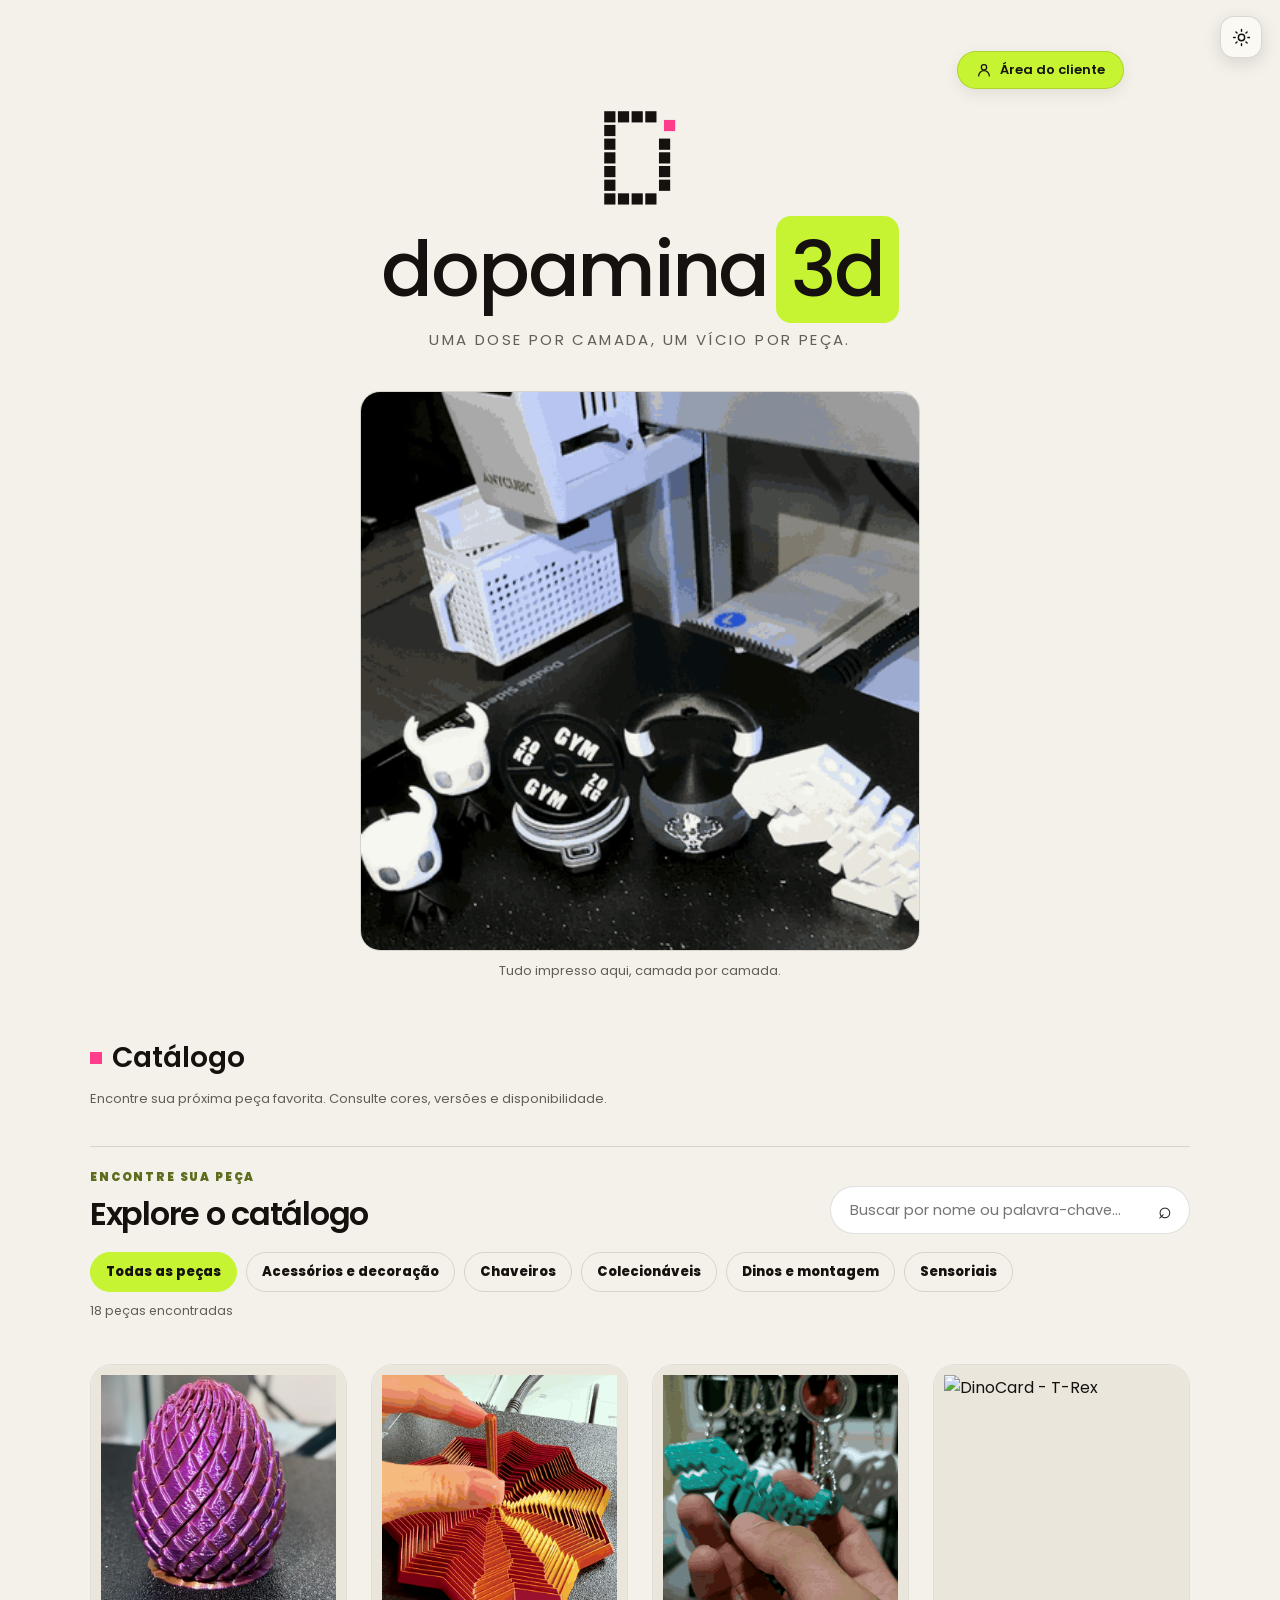
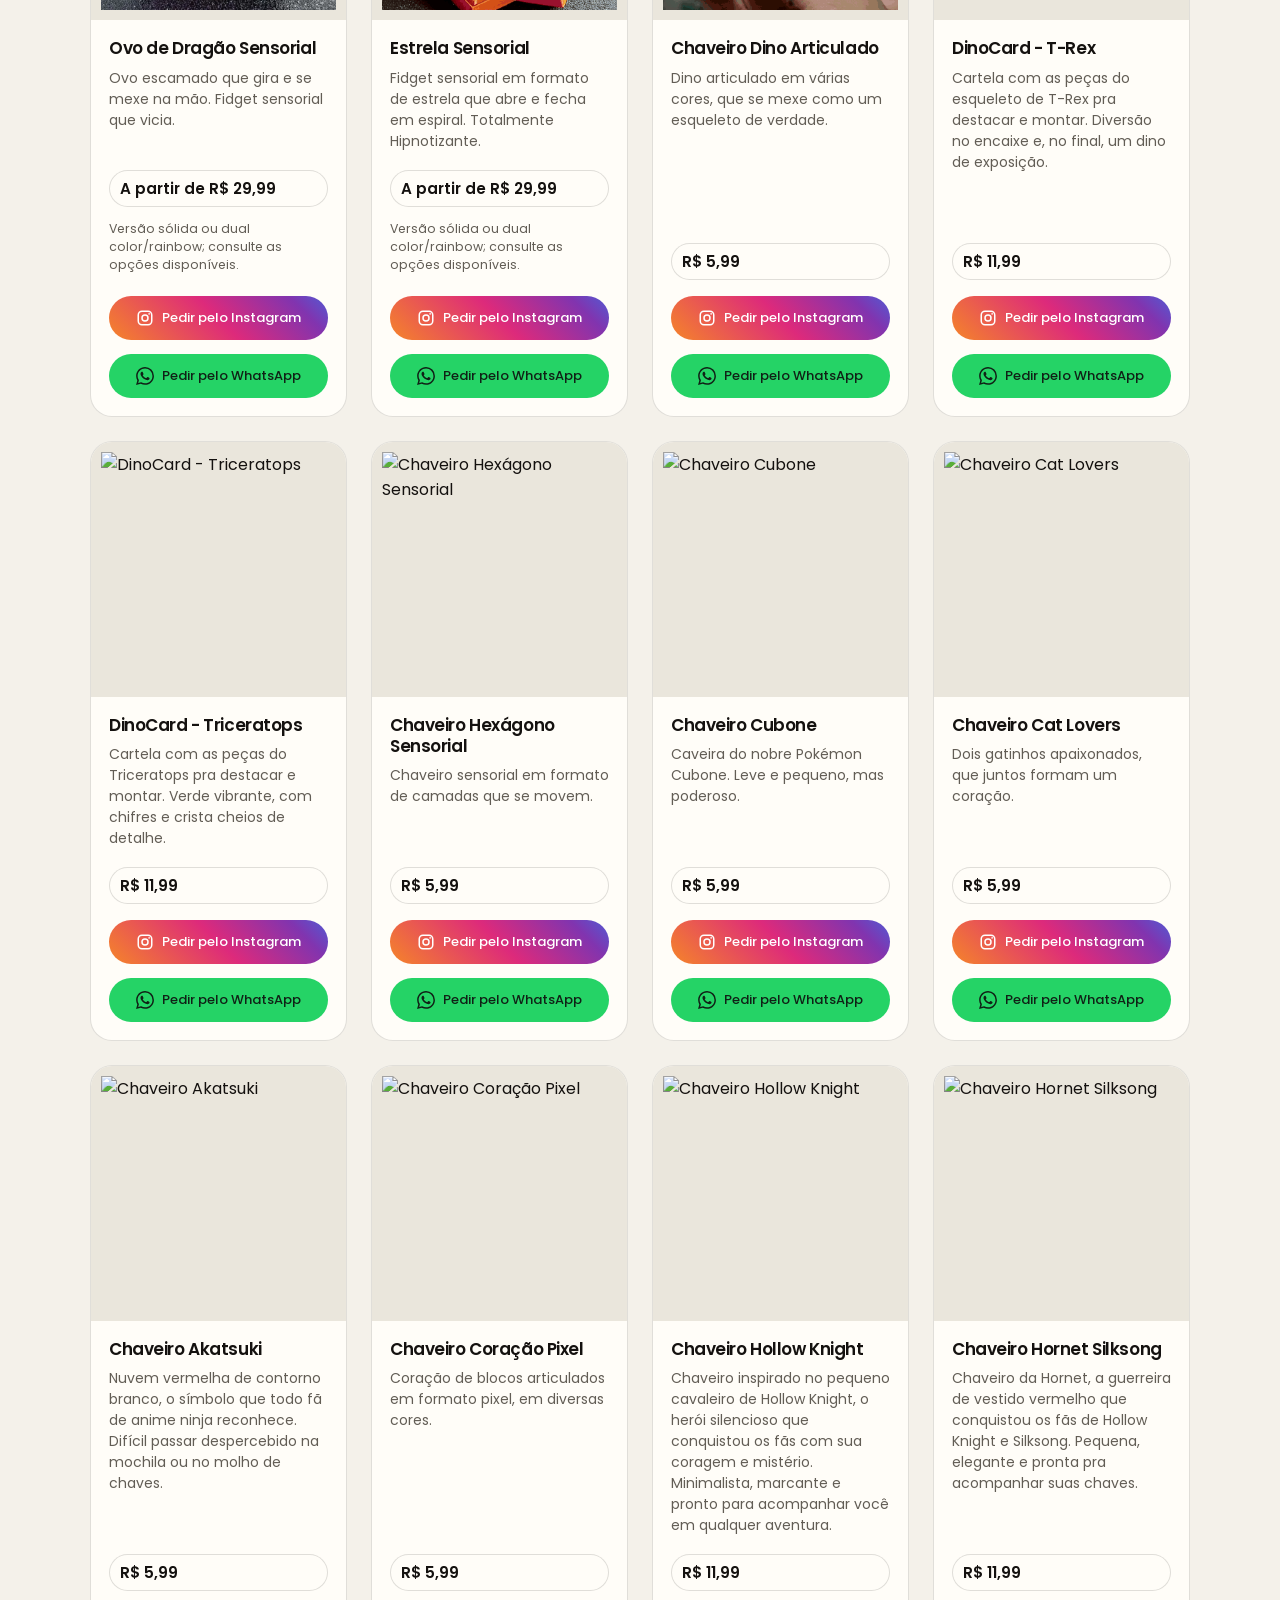
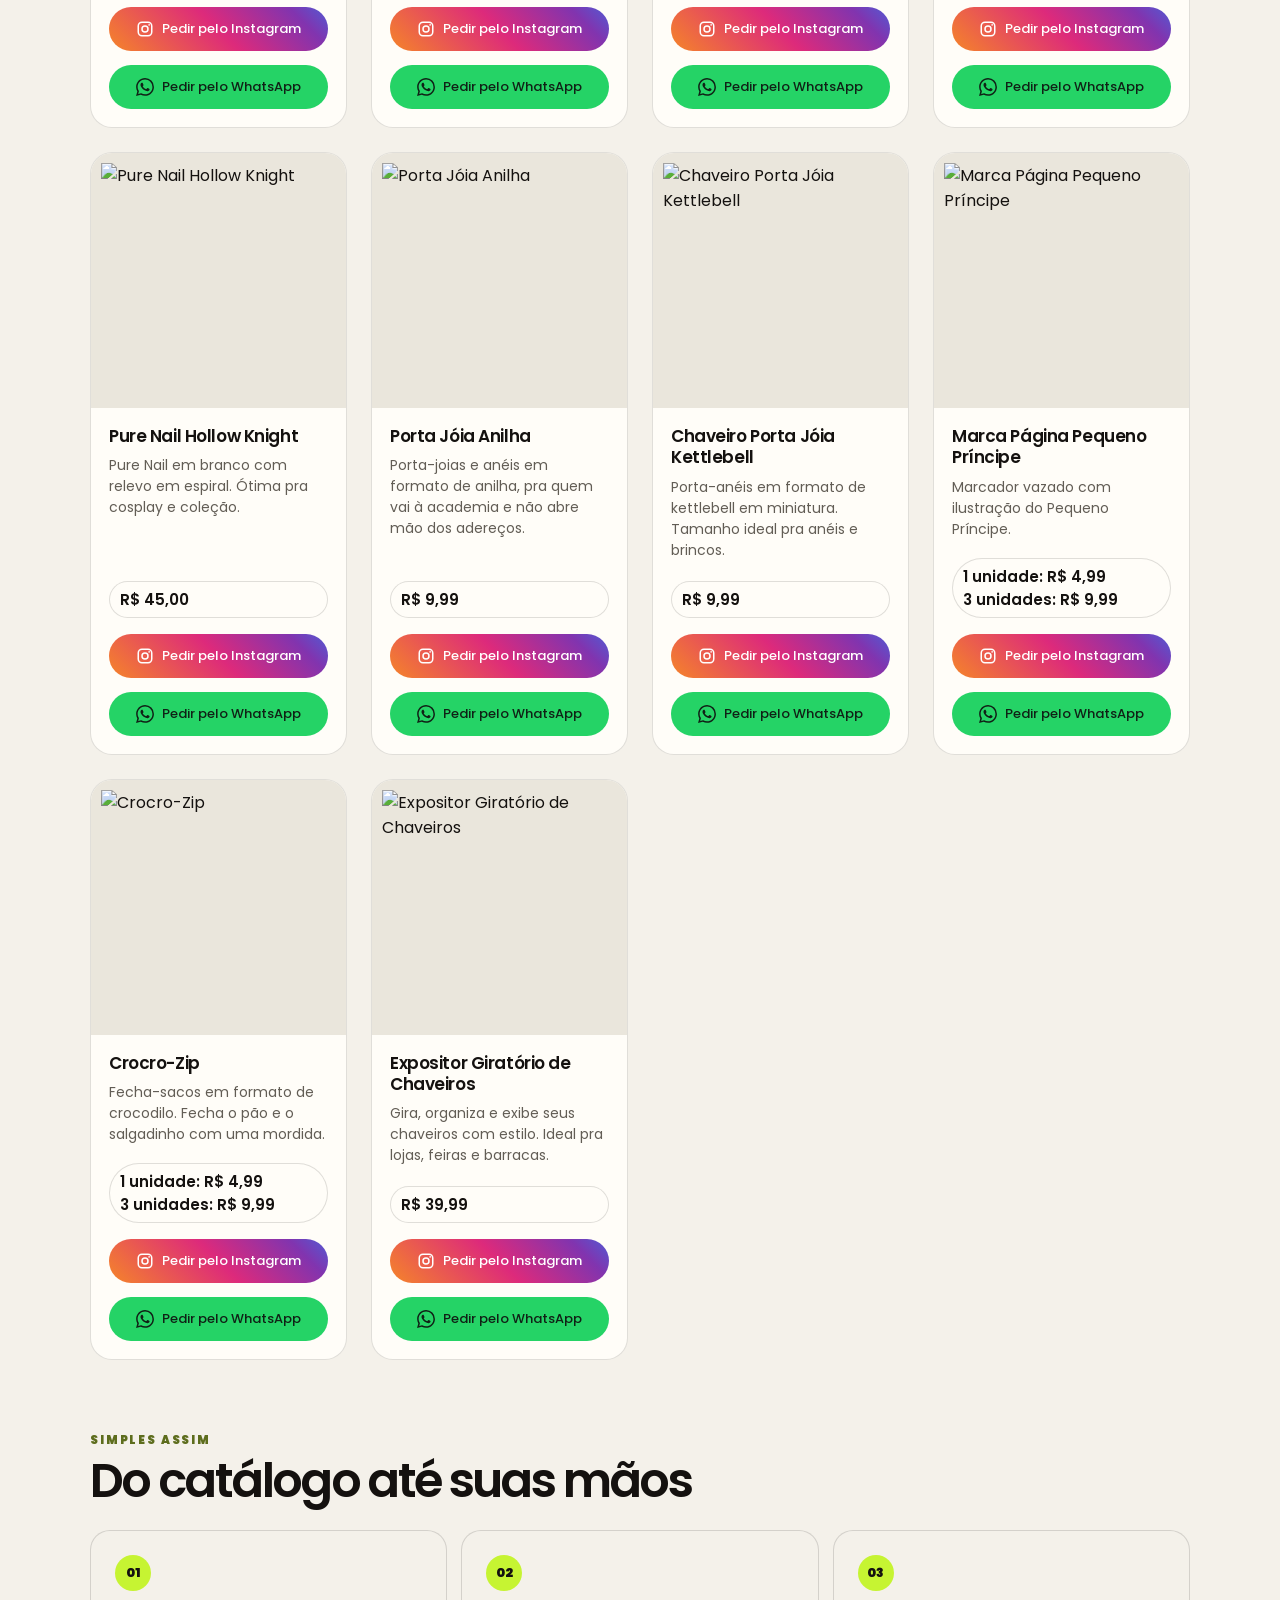
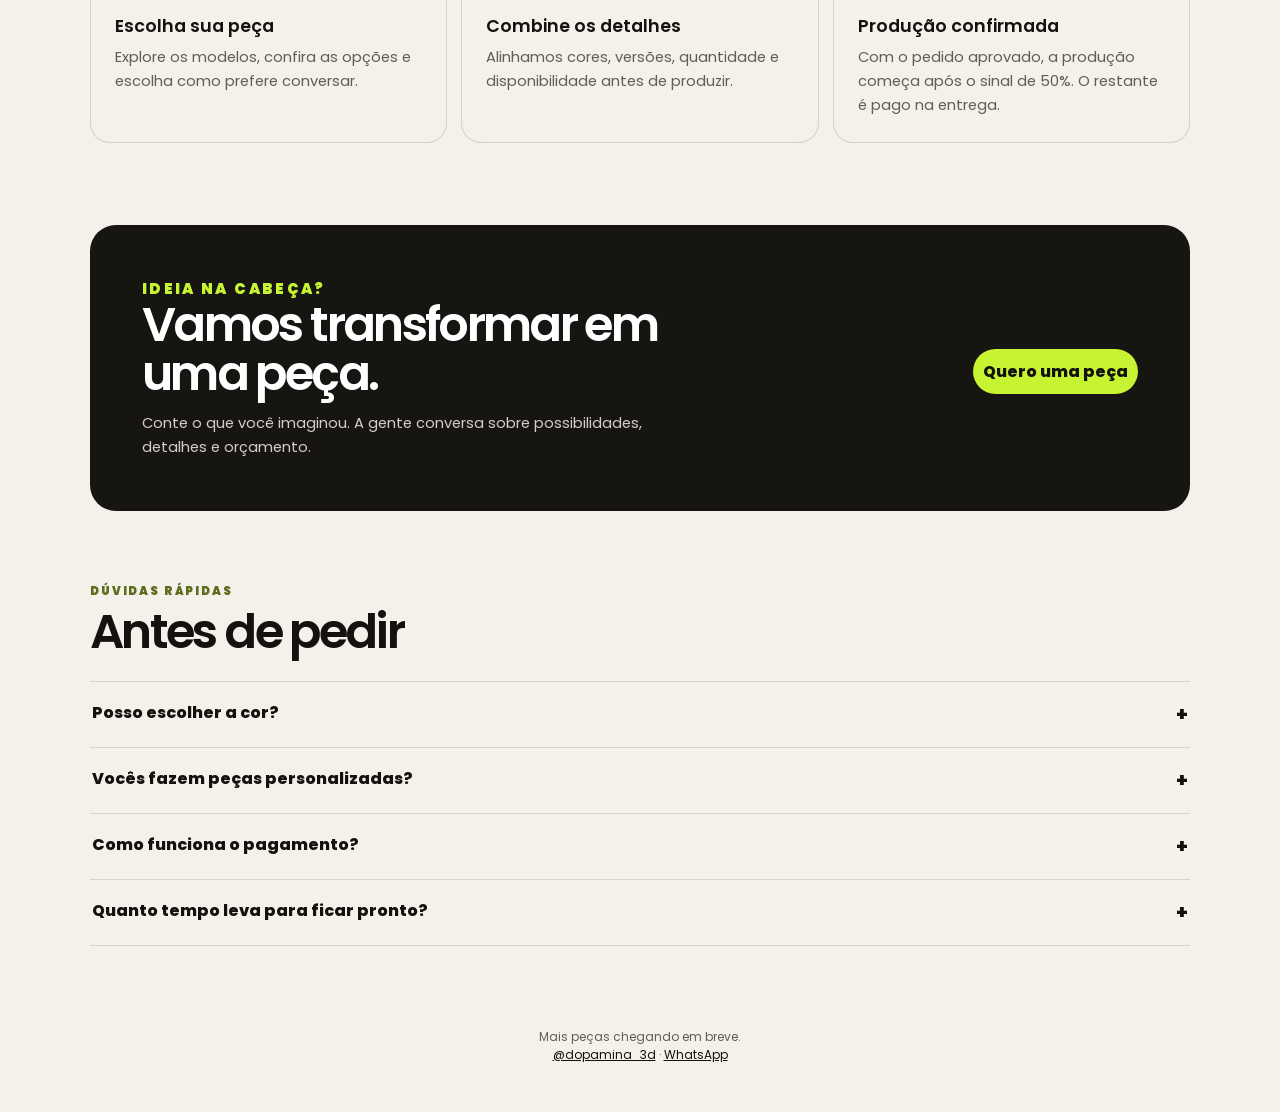
==== index.html @ 5f79c187 "Add files via upload" ====
<!DOCTYPE html>

<html lang="pt-BR"><head><meta charset="utf-8"/><meta content="width=device-width, initial-scale=1, viewport-fit=cover" name="viewport"/><title>Dopamina 3D | Peças criativas em impressão 3D</title><meta content="Conheça o catálogo da Dopamina 3D: peças criativas, articuladas e personalizadas em impressão 3D. Faça seu pedido pelo WhatsApp." name="description"/><meta content="#14110f" name="theme-color"/><meta content="Dopamina 3D | Impressão 3D" property="og:title"/><meta content="Peças criativas, personalizadas e feitas em impressão 3D." property="og:description"/><meta content="website" property="og:type"/><meta content="index,follow" name="robots"/>
<link href="https://fonts.googleapis.com" rel="preconnect"/><link href="https://fonts.googleapis.com/css2?family=Poppins:wght@400;500;600&amp;display=swap" rel="stylesheet"/>
<style>
:root{--bg:#F4F1EA;--fg:#14110F;--mut:#5F5A52;--card:#FBF9F4;--line:rgba(20,17,15,.12);--lime:#C6F432;--pink:#FF3D8B;--min:150px;box-sizing:border-box;padding-top:env(safe-area-inset-top,0px);padding-bottom:env(safe-area-inset-bottom,0px)}
@media(prefers-color-scheme:dark){:root:not([data-theme="light"]){--bg:#14110F;--fg:#F4F1EA;--mut:#A8A39A;--card:#1E1A17;--line:rgba(244,241,234,.14)}}
:root[data-theme="dark"]{--bg:#14110F;--fg:#F4F1EA;--mut:#A8A39A;--card:#1E1A17;--line:rgba(244,241,234,.14)}
html{scroll-padding-top:env(safe-area-inset-top,0px)}
*{box-sizing:border-box}
body{margin:0;background:var(--bg);color:var(--fg);font-family:Poppins,'Helvetica Neue',Arial,sans-serif;-webkit-font-smoothing:antialiased}
.w{max-width:1180px;margin:0 auto;padding:clamp(22px,4vw,56px) clamp(16px,4vw,40px) 48px}
.top{position:relative;display:flex;flex-direction:column;align-items:center;gap:clamp(22px,4vw,40px);text-align:center;padding-top:54px}
.client-area{position:absolute;top:0;right:0;display:inline-flex;align-items:center;justify-content:center;gap:8px;padding:10px 18px;border:1px solid rgba(20,17,15,.14);border-radius:999px;background:var(--lime);color:#14110F;text-decoration:none;font-size:13px;font-weight:600;line-height:1.2;white-space:nowrap;box-shadow:0 5px 16px rgba(0,0,0,.08);transition:transform .18s,filter .18s}
.client-area:hover{transform:translateY(-2px);filter:brightness(.96)}
.client-area svg{width:16px;height:16px;flex:none}
@media(max-width:520px){.top{padding-top:48px}.client-area{padding:9px 13px;font-size:12px;gap:6px}.client-area svg{width:15px;height:15px}}
.d{width:clamp(52px,9vw,84px);height:auto;color:var(--fg)}
h1{font-size:clamp(40px,11.5vw,76px);font-weight:500;letter-spacing:-.03em;margin:14px 0 0;line-height:1;white-space:nowrap}
h1 span{background:var(--lime);color:#14110F;border-radius:.2em;padding:0 .2em;margin-left:.1em}
.tag{color:var(--mut);font-size:clamp(8.5px,2.5vw,15px);letter-spacing:.16em;text-transform:uppercase;margin:clamp(12px,2vw,20px) 0 0;white-space:nowrap}
.hero{display:block;width:min(560px,100%);aspect-ratio:1;object-fit:cover;border-radius:20px;border:1px solid var(--line)}
.cap{color:var(--mut);font-size:13px;margin:10px 0 0}
.sec{display:flex;align-items:center;gap:10px;margin:clamp(30px,5vw,56px) 0 16px}
h2{font-size:clamp(20px,3vw,28px);font-weight:600;margin:0}
.hint{color:var(--mut);font-size:13px;line-height:1.5;margin:-6px 0 16px}
.pk{width:12px;height:12px;background:var(--pink)}
.grid{display:grid;grid-template-columns:repeat(auto-fill,minmax(var(--min),1fr));gap:clamp(12px,2vw,24px)}
.card{background:var(--card);border:1px solid var(--line);border-radius:18px;overflow:hidden;display:flex;flex-direction:column;transition:transform .2s,box-shadow .2s}
.card img{width:100%;aspect-ratio:1;object-fit:cover;display:block}
.b{padding:12px 12px 14px;display:flex;flex-direction:column;gap:6px;flex:1}
h3{font-size:clamp(14px,1.6vw,17px);font-weight:600;margin:0;line-height:1.25}
.b p{font-size:clamp(12px,1.3vw,14px);line-height:1.5;color:var(--mut);margin:0;flex:1}
.btn{display:block;text-align:center;background:var(--lime);color:#14110F;font-weight:500;font-size:13px;text-decoration:none;padding:10px;border-radius:999px;margin-top:6px}.btn-wa{background:#25D366;color:#102116}
.cta{text-align:center;margin:40px 0 0}
.cta .btn{display:inline-block;padding:14px 30px;font-size:15px}
footer{text-align:center;color:var(--mut);font-size:12px;margin-top:36px}
footer a{color:var(--fg)}
#toast{position:fixed;left:50%;bottom:calc(24px + env(safe-area-inset-bottom,0px));transform:translate(-50%,20px);max-width:min(92vw,420px);background:var(--fg);color:var(--bg);padding:12px 18px;border-radius:14px;font-size:14px;line-height:1.4;text-align:center;white-space:pre-line;opacity:0;pointer-events:none;transition:opacity .2s,transform .2s;z-index:9}#toast.on{opacity:1;transform:translate(-50%,0)}
@media(min-width:700px){:root{--min:200px}}
@media(min-width:1024px){
:root{--min:250px}
.b{padding:16px 16px 18px;gap:8px}
}
@media(hover:hover){.card:hover{transform:translateY(-4px);box-shadow:0 14px 30px rgba(0,0,0,.14)}.btn:hover{filter:brightness(.95)}}
#sheet{position:fixed;inset:0;background:rgba(0,0,0,.55);display:flex;align-items:flex-end;justify-content:center;z-index:20;padding:16px}
#sheet[hidden]{display:none}
.sc{background:var(--card);color:var(--fg);border-radius:20px;padding:20px;max-width:440px;width:100%;margin-bottom:env(safe-area-inset-bottom,0px)}
.sc h3{font-size:18px;margin:0 0 8px}
.sc .sm{font-size:13px;color:var(--mut);background:var(--bg);border:1px solid var(--line);border-radius:12px;padding:10px 12px;margin:0 0 12px;line-height:1.45}
.sc ol{margin:0 0 14px;padding-left:20px;font-size:14px;line-height:1.6}
.sc .btn{margin-top:0}
.btn2{display:block;width:100%;margin-top:8px;padding:10px;border-radius:999px;border:1px solid var(--line);background:transparent;color:var(--fg);font:inherit;font-size:13px;cursor:pointer}
.card a.btn[data-m]{background:linear-gradient(45deg,#F58529 0%,#DD2A7B 50%,#8134AF 85%,#515BD4 100%);color:#fff}
.btn .ic{width:18px;height:18px;vertical-align:-3.5px;margin-right:8px}
.card .btn{display:flex;align-items:center;justify-content:center;gap:8px;text-align:center;line-height:1.25}
.card .btn .ic{margin:0;flex:none}
.vgw{position:relative;width:min(560px,100%)}.vgw .hero{width:100%}.vgw .hero[hidden]{display:none}.vgp{position:absolute;left:50%;top:50%;transform:translate(-50%,-50%);width:72px;height:72px;border-radius:50%;border:0;background:rgba(20,17,15,.72);color:#C6F432;display:flex;align-items:center;justify-content:center;cursor:pointer}.vgp[hidden]{display:none}
.client-area{right:66px!important}@media(max-width:520px){.client-area{right:58px!important}}
</style><link href="favicon.svg" rel="icon" type="image/svg+xml"/>
<link href="assets/image-01.webp" rel="icon" sizes="32x32" type="image/png"/>
<link href="favicon.ico" rel="shortcut icon"/>
<link href="apple-touch-icon.png" rel="apple-touch-icon"/>
<style id="dopamina-pricing-style">.price-tag{display:inline-flex;align-items:center;margin:10px 0 2px;padding:6px 10px;border:1px solid var(--line);border-radius:999px;font-weight:600;font-size:.95rem;color:var(--fg);background:var(--card)}.price-note{font-size:.78rem;color:var(--mut);margin:3px 0 8px}
.contact-choice[hidden]{display:none}.contact-choice{position:fixed;inset:0;z-index:1000;display:flex;align-items:center;justify-content:center;padding:20px}.contact-choice-backdrop{position:absolute;inset:0;background:rgba(0,0,0,.68)}.contact-choice-card{position:relative;z-index:1;width:min(100%,390px);padding:28px 22px 22px;border-radius:22px;background:var(--bg);color:var(--fg);box-shadow:0 18px 60px rgba(0,0,0,.35);text-align:center}.contact-choice-card h3{font-size:20px;margin:0 20px 10px}.contact-choice-card p{color:var(--mut);font-size:14px;line-height:1.5;margin:0 0 18px}.contact-choice-card .btn{display:block;margin-top:10px;padding:14px 16px;font-size:15px}.contact-choice-close{position:absolute;right:12px;top:8px;border:0;background:transparent;color:var(--fg);font-size:28px;cursor:pointer;line-height:1}.contact-instagram{background:linear-gradient(45deg,#feda75 0%,#fa7e1e 22%,#d62976 50%,#962fbf 72%,#4f5bd5 100%);color:#fff;border:0}.contact-instagram:hover{filter:brightness(.96)}
</style><link href="https://fonts.googleapis.com" rel="preconnect"/><link crossorigin="" href="https://fonts.gstatic.com" rel="preconnect"/><meta content="Dopamina 3D" property="og:site_name"/><meta content="pt_BR" property="og:locale"/><meta content="summary" name="twitter:card"/><style>
:root{--bg:#F4F1EA;--fg:#14110F;--mut:#625d55;--card:#fffdf8;--line:rgba(20,17,15,.13);--lime:#C6F432;--pink:#FF3D8B}
.sr-only{position:absolute;width:1px;height:1px;padding:0;margin:-1px;overflow:hidden;clip:rect(0,0,0,0);white-space:nowrap;border:0}
.catalog-tools{max-width:1180px;margin:38px auto 22px;padding:22px 0;border-top:1px solid var(--line)}
.catalog-tools-top{display:flex;align-items:end;justify-content:space-between;gap:18px;flex-wrap:wrap}
.eyebrow{font-size:.72rem;letter-spacing:.16em;font-weight:850;color:#5d6d1d;margin:0 0 8px}
.catalog-tools h3{font-size:clamp(1.35rem,3vw,2rem);margin:0;letter-spacing:-.04em}
.searchbox{display:flex;align-items:center;gap:10px;background:#fff;border:1px solid var(--line);border-radius:999px;padding:0 17px;min-width:min(100%,360px);height:48px}
.searchbox input{border:0;outline:0;background:transparent;width:100%;font:inherit;color:var(--fg);font-size:.92rem}
.searchbox:focus-within{outline:3px solid rgba(198,244,50,.45);border-color:#8cae16}
.searchbox span[aria-hidden]{font-size:1.45rem}
.filter-list{display:flex;gap:9px;flex-wrap:wrap;margin:18px 0 8px}
.filter-chip{border:1px solid var(--line);border-radius:999px;background:transparent;padding:9px 15px;font:inherit;font-size:.82rem;font-weight:750;cursor:pointer;color:var(--fg);transition:.2s}
.filter-chip:hover,.filter-chip.is-active{background:var(--lime);border-color:var(--lime)}
.result-count{font-size:.78rem;color:var(--mut);margin:10px 0 0}
.grid{align-items:stretch}
.grid .card{overflow:hidden;border:1px solid var(--line);border-radius:22px;background:var(--card);transition:transform .22s ease,box-shadow .22s ease,border-color .22s ease}
.grid .card:hover{transform:translateY(-5px);box-shadow:0 16px 36px rgba(20,17,15,.09);border-color:rgba(20,17,15,.24)}
.grid .card>img{display:block;width:100%;aspect-ratio:1/1;object-fit:cover;background:#eae6dc}
.grid .card .b{padding:18px}
.grid .card h3{letter-spacing:-.025em}
.grid .card .btn{min-height:44px}
.grid .card[hidden]{display:none!important}
.how-section,.faq-section{max-width:1180px;margin:72px auto;padding:0 0 10px}
.how-section h2,.faq-section h2,.custom-banner h2{font-size:clamp(1.8rem,4vw,3rem);letter-spacing:-.055em;line-height:1.02;margin:0 0 24px}
.how-grid{display:grid;grid-template-columns:repeat(3,minmax(0,1fr));gap:14px}
.how-grid article{background:#fffdf8;border:1px solid var(--line);border-radius:20px;padding:24px}
.how-grid article>span{display:grid;place-items:center;width:36px;height:36px;border-radius:50%;background:var(--lime);font-size:.78rem;font-weight:900;margin-bottom:24px}
.how-grid h3{font-size:1.1rem;margin:0 0 8px}.how-grid p,.custom-banner p,.faq-section details p{color:var(--mut);line-height:1.65;font-size:.92rem;margin:0}
.custom-banner{max-width:1180px;margin:72px auto;padding:clamp(24px,5vw,52px);border-radius:26px;background:#171512;color:#fff;display:flex;align-items:center;justify-content:space-between;gap:28px;flex-wrap:wrap}
.custom-banner .eyebrow{color:var(--lime)}.custom-banner h2{max-width:570px;margin-bottom:12px}.custom-banner p:not(.eyebrow){max-width:560px;color:#d3cec5}
.custom-cta{background:var(--lime)!important;color:#14110f!important;border-color:var(--lime)!important;white-space:nowrap}
.faq-section details{border-top:1px solid var(--line);padding:18px 2px}
.faq-section details:last-child{border-bottom:1px solid var(--line)}
.faq-section summary{font-weight:800;cursor:pointer;list-style:none;display:flex;justify-content:space-between;gap:20px}
.faq-section summary:after{content:'+';font-size:1.2rem}.faq-section details[open] summary:after{content:'−'}
.faq-section details p{padding:12px 24px 0 0}
@media(max-width:760px){.catalog-tools,.how-section,.faq-section,.custom-banner{margin-left:18px;margin-right:18px}.catalog-tools-top{align-items:stretch}.searchbox{min-width:100%}.how-grid{grid-template-columns:1fr}.how-grid article{padding:20px}.custom-banner{align-items:flex-start}.custom-cta{width:100%;text-align:center}}
@media(prefers-reduced-motion:reduce){*,*::before,*::after{scroll-behavior:auto!important;transition:none!important;animation:none!important}}
</style><meta content="2026-11-refresh-1" name="catalog-template-version"/><style id="gif-fit-fix">
/* Correção de enquadramento: preservar a peça inteira, inclusive GIFs animados. */
.grid .card > img,
.card img {
  width: 100%;
  height: auto;
  aspect-ratio: 1 / 1;
  object-fit: contain !important;
  object-position: center center;
  display: block;
  box-sizing: border-box;
  padding: 10px;
  background: #eae6dc;
}
@media (max-width: 640px) {
  .grid .card > img,
  .card img { padding: 8px; }
}
</style><style id="custom-button-placement-fix">
.custom-banner .custom-cta{display:inline-flex;align-items:center;justify-content:center;cursor:pointer;font:inherit;font-weight:800;border:0}
.custom-banner .custom-cta:hover{filter:brightness(.95)}
</style><style id="how-section-cream-fix">
/* Cards da seção "Do catálogo até suas mãos" — creme da identidade Dopamina 3D */
.how-section .how-grid article {
  background: #F4F1EA !important;
  color: #14110F !important;
  border: 1px solid rgba(20,17,15,.14);
}
.how-section .how-grid article h3,
.how-section .how-grid article p,
.how-section .how-grid article span { color: #14110F !important; }
.how-section .how-grid article p { color: #625D55 !important; }
.how-section .how-grid article > span { background: #C6F432 !important; }
</style><meta name="color-scheme" content="light dark"><script>(function(){try{var v=localStorage.getItem('dopamina3d-theme');var d=window.matchMedia&&window.matchMedia('(prefers-color-scheme: dark)').matches;document.documentElement.setAttribute('data-theme',v==='light'||v==='dark'?v:(d?'dark':'light'));}catch(e){document.documentElement.setAttribute('data-theme','light');}})();</script><link rel="stylesheet" href="theme-global.css"><meta name="referrer" content="no-referrer"><link rel="manifest" href="/manifest.webmanifest">
<meta name="apple-mobile-web-app-capable" content="yes"><meta name="apple-mobile-web-app-status-bar-style" content="black-translucent"><meta name="apple-mobile-web-app-title" content="Dopamina 3D"><link rel="apple-touch-icon" href="/assets/icon-192.png">
<style id="catalog-v10-styles">.catalog-featured{display:inline-flex;align-items:center;width:max-content;margin:0 0 8px;padding:5px 9px;border-radius:999px;background:#c6f432;color:#171512;font-size:11px;font-weight:800;letter-spacing:.02em}.catalog-details{margin:8px 0;color:#777168;font-size:.92em;line-height:1.5}</style>
</head><body><button type="button" class="theme-toggle-global" data-theme-toggle aria-label="Alternar tema" title="Alternar tema" aria-pressed="false"><svg class="sun" viewBox="0 0 24 24" fill="none" stroke="currentColor" stroke-width="1.8" stroke-linecap="round" aria-hidden="true"><circle cx="12" cy="12" r="4"></circle><path d="M12 2v2m0 16v2M4.93 4.93l1.42 1.42m11.3 11.3 1.42 1.42M2 12h2m16 0h2M4.93 19.07l1.42-1.42m11.3-11.3 1.42-1.42"></path></svg><svg class="moon" viewBox="0 0 24 24" fill="none" stroke="currentColor" stroke-width="1.8" stroke-linecap="round" stroke-linejoin="round" aria-hidden="true"><path d="M20.5 14.2A8.5 8.5 0 0 1 9.8 3.5 8.6 8.6 0 1 0 20.5 14.2Z"></path></svg></button><div class="w">
<div class="top"><header><svg aria-hidden="true" class="d" viewbox="40 35 135 170"><g fill="currentColor"><rect height="18" width="18" x="50" y="45"></rect><rect height="18" width="18" x="72" y="45"></rect><rect height="18" width="18" x="94" y="45"></rect><rect height="18" width="18" x="116" y="45"></rect><rect height="18" width="18" x="50" y="67"></rect><rect height="18" width="18" x="50" y="89"></rect><rect height="18" width="18" x="138" y="89"></rect><rect height="18" width="18" x="50" y="111"></rect><rect height="18" width="18" x="138" y="111"></rect><rect height="18" width="18" x="50" y="133"></rect><rect height="18" width="18" x="138" y="133"></rect><rect height="18" width="18" x="50" y="155"></rect><rect height="18" width="18" x="138" y="155"></rect><rect height="18" width="18" x="50" y="177"></rect><rect height="18" width="18" x="72" y="177"></rect><rect height="18" width="18" x="94" y="177"></rect><rect height="18" width="18" x="116" y="177"></rect></g><rect fill="#FF3D8B" height="18" width="18" x="146" y="59"></rect></svg><h1>dopamina<span>3d</span></h1><p class="tag">Uma dose por camada, um vício por peça.</p></header><a aria-label="Acessar área do cliente" class="client-area" href="portal.html"><svg aria-hidden="true" fill="none" stroke="currentColor" stroke-linecap="round" stroke-linejoin="round" stroke-width="1.8" viewbox="0 0 24 24"><path d="M20 21a8 8 0 0 0-16 0"></path><circle cx="12" cy="8" r="4"></circle></svg>Área do cliente</a>
<figure style="margin:0;width:100%;display:flex;flex-direction:column;align-items:center"><div class="vgw"><video aria-label="Vídeo com as peças impressas em 3D pela Dopamina 3D" class="hero" controls="True" disablepictureinpicture="" id="vg" loop="" muted="" playsinline="True" poster="assets/image-01.webp" preload="none"><source src="video_geral.mp4" type='video/mp4; codecs="avc1.4d4028"'/><source src="video_geral.webm" type='video/webm; codecs="vp9"'/></video><img alt="Peças impressas em 3D pela Dopamina 3D" class="hero" hidden="" id="vgf" src="assets/image-03.gif"/><button aria-label="Reproduzir vídeo" class="vgp" hidden="" id="vgp" type="button"><svg aria-hidden="true" fill="currentColor" height="28" viewbox="0 0 24 24" width="28"><path d="M8 5v14l11-7z"></path></svg></button></div><figcaption class="cap">Tudo impresso aqui, camada por camada.</figcaption></figure></div>
<div class="sec"><span class="pk"></span><h2>Catálogo</h2></div>
<p class="hint">Encontre sua próxima peça favorita. Consulte cores, versões e disponibilidade.</p>
<section aria-label="Ferramentas do catálogo" class="catalog-tools">
<div class="catalog-tools-top">
<div><p class="eyebrow">ENCONTRE SUA PEÇA</p><h3>Explore o catálogo</h3></div>
<label class="searchbox"><span class="sr-only">Buscar produtos</span><input autocomplete="off" id="productSearch" placeholder="Buscar por nome ou palavra-chave..." type="search"/><span aria-hidden="true">⌕</span></label>
</div>
<div aria-label="Filtrar por categoria" class="filter-list" id="categoryFilters"><button aria-pressed="true" class="filter-chip is-active" data-filter="all" type="button">Todas as peças</button><button aria-pressed="false" class="filter-chip" data-filter="Chaveiros" type="button">Chaveiros</button><button aria-pressed="false" class="filter-chip" data-filter="Dinos e montagem" type="button">Dinos e montagem</button><button aria-pressed="false" class="filter-chip" data-filter="Sensoriais" type="button">Sensoriais</button><button aria-pressed="false" class="filter-chip" data-filter="Colecionáveis" type="button">Colecionáveis</button><button aria-pressed="false" class="filter-chip" data-filter="Acessórios e decoração" type="button">Acessórios e decoração</button><button aria-pressed="false" class="filter-chip" data-filter="Outros" type="button">Outros</button></div>
<p aria-live="polite" class="result-count" id="resultCount"></p>
</section>
<section class="grid"><article class="card" data-category="Sensoriais"><img alt="Ovo de Dragão Sensorial" decoding="async" height="640" loading="lazy" sizes="(max-width: 640px) 92vw, (max-width: 1000px) 45vw, 30vw" src="assets/image-04.webp" width="640"/><div class="b"><h3>Ovo de Dragão Sensorial</h3><p>Ovo escamado que gira e se mexe na mão. Fidget sensorial que vicia.</p><div class="price-tag">A partir de R$ 29,99</div><div class="price-note">Versão sólida ou dual color/rainbow; consulte as opções disponíveis.</div><a class="btn" data-m="Olá, tudo bem! Gostaria de fazer um pedido da peça *Ovo de Dragão Sensorial*." href="https://ig.me/m/dopamina_3d"><svg aria-hidden="true" class="ic" fill="none" stroke="currentColor" stroke-linecap="round" stroke-linejoin="round" stroke-width="2" viewbox="0 0 24 24"><rect height="18" rx="5" width="18" x="3" y="3"></rect><circle cx="12" cy="12" r="4"></circle><circle cx="17.5" cy="6.5" fill="currentColor" r="1.1" stroke="none"></circle></svg>Pedir pelo Instagram</a><a class="btn btn-wa" href="https://wa.me/5562992628129?text=Ol%C3%A1%2C%20tudo%20bem%21%20Gostaria%20de%20fazer%20um%20pedido%20da%20pe%C3%A7a%20%2AOvo%20de%20Drag%C3%A3o%20Sensorial%2A." rel="noopener" target="_blank"><svg aria-hidden="true" class="ic" fill="currentColor" viewbox="0 0 24 24"><path d="M17.472 14.382c-.297-.149-1.758-.867-2.03-.967-.273-.099-.471-.148-.67.15-.197.297-.767.966-.94 1.164-.173.199-.347.223-.644.075-.297-.15-1.255-.463-2.39-1.475-.883-.788-1.48-1.761-1.653-2.059-.173-.297-.018-.458.13-.606.134-.133.298-.347.446-.52.149-.174.198-.298.298-.497.099-.198.05-.371-.025-.52-.075-.149-.669-1.612-.916-2.207-.242-.579-.487-.5-.669-.51-.173-.008-.371-.01-.57-.01-.198 0-.52.074-.792.372-.272.297-1.04 1.016-1.04 2.479 0 1.462 1.065 2.875 1.213 3.074.149.198 2.096 3.2 5.077 4.487.709.306 1.262.489 1.694.625.712.227 1.36.195 1.871.118.571-.085 1.758-.719 2.006-1.413.248-.694.248-1.289.173-1.413-.074-.124-.272-.198-.57-.347m-5.421 7.403h-.004a9.87 9.87 0 01-5.031-1.378l-.361-.214-3.741.982.998-3.648-.235-.374a9.86 9.86 0 01-1.51-5.26c.001-5.45 4.436-9.884 9.888-9.884 2.64 0 5.122 1.03 6.988 2.898a9.825 9.825 0 012.893 6.994c-.003 5.45-4.437 9.884-9.885 9.884m8.413-18.297A11.815 11.815 0 0012.05 0C5.495 0 .16 5.335.157 11.892c0 2.096.547 4.142 1.588 5.945L.057 24l6.305-1.654a11.882 11.882 0 005.683 1.448h.005c6.554 0 11.89-5.335 11.893-11.893a11.821 11.821 0 00-3.48-8.413Z"></path></svg>Pedir pelo WhatsApp</a></div></article><article class="card" data-category="Sensoriais"><img alt="Estrela Sensorial" decoding="async" height="640" loading="lazy" sizes="(max-width: 640px) 92vw, (max-width: 1000px) 45vw, 30vw" src="assets/image-05.gif" width="640"/><div class="b"><h3>Estrela Sensorial</h3><p>Fidget sensorial em formato de estrela que abre e fecha em espiral. Totalmente Hipnotizante.</p><div class="price-tag">A partir de R$ 29,99</div><div class="price-note">Versão sólida ou dual color/rainbow; consulte as opções disponíveis.</div><a class="btn" data-m="Olá, tudo bem! Gostaria de fazer um pedido da peça *Estrela Sensorial*." href="https://ig.me/m/dopamina_3d"><svg aria-hidden="true" class="ic" fill="none" stroke="currentColor" stroke-linecap="round" stroke-linejoin="round" stroke-width="2" viewbox="0 0 24 24"><rect height="18" rx="5" width="18" x="3" y="3"></rect><circle cx="12" cy="12" r="4"></circle><circle cx="17.5" cy="6.5" fill="currentColor" r="1.1" stroke="none"></circle></svg>Pedir pelo Instagram</a><a class="btn btn-wa" href="https://wa.me/5562992628129?text=Ol%C3%A1%2C%20tudo%20bem%21%20Gostaria%20de%20fazer%20um%20pedido%20da%20pe%C3%A7a%20%2AEstrela%20Sensorial%2A." rel="noopener" target="_blank"><svg aria-hidden="true" class="ic" fill="currentColor" viewbox="0 0 24 24"><path d="M17.472 14.382c-.297-.149-1.758-.867-2.03-.967-.273-.099-.471-.148-.67.15-.197.297-.767.966-.94 1.164-.173.199-.347.223-.644.075-.297-.15-1.255-.463-2.39-1.475-.883-.788-1.48-1.761-1.653-2.059-.173-.297-.018-.458.13-.606.134-.133.298-.347.446-.52.149-.174.198-.298.298-.497.099-.198.05-.371-.025-.52-.075-.149-.669-1.612-.916-2.207-.242-.579-.487-.5-.669-.51-.173-.008-.371-.01-.57-.01-.198 0-.52.074-.792.372-.272.297-1.04 1.016-1.04 2.479 0 1.462 1.065 2.875 1.213 3.074.149.198 2.096 3.2 5.077 4.487.709.306 1.262.489 1.694.625.712.227 1.36.195 1.871.118.571-.085 1.758-.719 2.006-1.413.248-.694.248-1.289.173-1.413-.074-.124-.272-.198-.57-.347m-5.421 7.403h-.004a9.87 9.87 0 01-5.031-1.378l-.361-.214-3.741.982.998-3.648-.235-.374a9.86 9.86 0 01-1.51-5.26c.001-5.45 4.436-9.884 9.888-9.884 2.64 0 5.122 1.03 6.988 2.898a9.825 9.825 0 012.893 6.994c-.003 5.45-4.437 9.884-9.885 9.884m8.413-18.297A11.815 11.815 0 0012.05 0C5.495 0 .16 5.335.157 11.892c0 2.096.547 4.142 1.588 5.945L.057 24l6.305-1.654a11.882 11.882 0 005.683 1.448h.005c6.554 0 11.89-5.335 11.893-11.893a11.821 11.821 0 00-3.48-8.413Z"></path></svg>Pedir pelo WhatsApp</a></div></article><article class="card" data-category="Chaveiros"><img alt="Chaveiro Dino Articulado" decoding="async" height="640" loading="lazy" sizes="(max-width: 640px) 92vw, (max-width: 1000px) 45vw, 30vw" src="assets/image-06.gif" width="640"/><div class="b"><h3>Chaveiro Dino Articulado</h3><p>Dino articulado em várias cores, que se mexe como um esqueleto de verdade.</p><div class="price-tag">R$ 5,99</div><a class="btn" data-m="Olá, tudo bem! Gostaria de fazer um pedido da peça *Chaveiro Dino Articulado*." href="https://ig.me/m/dopamina_3d"><svg aria-hidden="true" class="ic" fill="none" stroke="currentColor" stroke-linecap="round" stroke-linejoin="round" stroke-width="2" viewbox="0 0 24 24"><rect height="18" rx="5" width="18" x="3" y="3"></rect><circle cx="12" cy="12" r="4"></circle><circle cx="17.5" cy="6.5" fill="currentColor" r="1.1" stroke="none"></circle></svg>Pedir pelo Instagram</a><a class="btn btn-wa" href="https://wa.me/5562992628129?text=Ol%C3%A1%2C%20tudo%20bem%21%20Gostaria%20de%20fazer%20um%20pedido%20da%20pe%C3%A7a%20%2AChaveiro%20Dino%20Articulado%2A." rel="noopener" target="_blank"><svg aria-hidden="true" class="ic" fill="currentColor" viewbox="0 0 24 24"><path d="M17.472 14.382c-.297-.149-1.758-.867-2.03-.967-.273-.099-.471-.148-.67.15-.197.297-.767.966-.94 1.164-.173.199-.347.223-.644.075-.297-.15-1.255-.463-2.39-1.475-.883-.788-1.48-1.761-1.653-2.059-.173-.297-.018-.458.13-.606.134-.133.298-.347.446-.52.149-.174.198-.298.298-.497.099-.198.05-.371-.025-.52-.075-.149-.669-1.612-.916-2.207-.242-.579-.487-.5-.669-.51-.173-.008-.371-.01-.57-.01-.198 0-.52.074-.792.372-.272.297-1.04 1.016-1.04 2.479 0 1.462 1.065 2.875 1.213 3.074.149.198 2.096 3.2 5.077 4.487.709.306 1.262.489 1.694.625.712.227 1.36.195 1.871.118.571-.085 1.758-.719 2.006-1.413.248-.694.248-1.289.173-1.413-.074-.124-.272-.198-.57-.347m-5.421 7.403h-.004a9.87 9.87 0 01-5.031-1.378l-.361-.214-3.741.982.998-3.648-.235-.374a9.86 9.86 0 01-1.51-5.26c.001-5.45 4.436-9.884 9.888-9.884 2.64 0 5.122 1.03 6.988 2.898a9.825 9.825 0 012.893 6.994c-.003 5.45-4.437 9.884-9.885 9.884m8.413-18.297A11.815 11.815 0 0012.05 0C5.495 0 .16 5.335.157 11.892c0 2.096.547 4.142 1.588 5.945L.057 24l6.305-1.654a11.882 11.882 0 005.683 1.448h.005c6.554 0 11.89-5.335 11.893-11.893a11.821 11.821 0 00-3.48-8.413Z"></path></svg>Pedir pelo WhatsApp</a></div></article><article class="card" data-category="Dinos e montagem"><img alt="DinoCard - T-Rex" decoding="async" height="640" loading="lazy" sizes="(max-width: 640px) 92vw, (max-width: 1000px) 45vw, 30vw" src="assets/image-07.gif" width="640"/><div class="b"><h3>DinoCard - T-Rex</h3><p>Cartela com as peças do esqueleto de T-Rex pra destacar e montar. Diversão no encaixe e, no final, um dino de exposição.</p><div class="price-tag">R$ 11,99</div><a class="btn" data-m="Olá, tudo bem! Gostaria de fazer um pedido da peça *DinoCard - T-Rex*." href="https://ig.me/m/dopamina_3d"><svg aria-hidden="true" class="ic" fill="none" stroke="currentColor" stroke-linecap="round" stroke-linejoin="round" stroke-width="2" viewbox="0 0 24 24"><rect height="18" rx="5" width="18" x="3" y="3"></rect><circle cx="12" cy="12" r="4"></circle><circle cx="17.5" cy="6.5" fill="currentColor" r="1.1" stroke="none"></circle></svg>Pedir pelo Instagram</a><a class="btn btn-wa" href="https://wa.me/5562992628129?text=Ol%C3%A1%2C%20tudo%20bem%21%20Gostaria%20de%20fazer%20um%20pedido%20da%20pe%C3%A7a%20%2ADinoCard%20-%20T-Rex%2A." rel="noopener" target="_blank"><svg aria-hidden="true" class="ic" fill="currentColor" viewbox="0 0 24 24"><path d="M17.472 14.382c-.297-.149-1.758-.867-2.03-.967-.273-.099-.471-.148-.67.15-.197.297-.767.966-.94 1.164-.173.199-.347.223-.644.075-.297-.15-1.255-.463-2.39-1.475-.883-.788-1.48-1.761-1.653-2.059-.173-.297-.018-.458.13-.606.134-.133.298-.347.446-.52.149-.174.198-.298.298-.497.099-.198.05-.371-.025-.52-.075-.149-.669-1.612-.916-2.207-.242-.579-.487-.5-.669-.51-.173-.008-.371-.01-.57-.01-.198 0-.52.074-.792.372-.272.297-1.04 1.016-1.04 2.479 0 1.462 1.065 2.875 1.213 3.074.149.198 2.096 3.2 5.077 4.487.709.306 1.262.489 1.694.625.712.227 1.36.195 1.871.118.571-.085 1.758-.719 2.006-1.413.248-.694.248-1.289.173-1.413-.074-.124-.272-.198-.57-.347m-5.421 7.403h-.004a9.87 9.87 0 01-5.031-1.378l-.361-.214-3.741.982.998-3.648-.235-.374a9.86 9.86 0 01-1.51-5.26c.001-5.45 4.436-9.884 9.888-9.884 2.64 0 5.122 1.03 6.988 2.898a9.825 9.825 0 012.893 6.994c-.003 5.45-4.437 9.884-9.885 9.884m8.413-18.297A11.815 11.815 0 0012.05 0C5.495 0 .16 5.335.157 11.892c0 2.096.547 4.142 1.588 5.945L.057 24l6.305-1.654a11.882 11.882 0 005.683 1.448h.005c6.554 0 11.89-5.335 11.893-11.893a11.821 11.821 0 00-3.48-8.413Z"></path></svg>Pedir pelo WhatsApp</a></div></article><article class="card" data-category="Dinos e montagem"><img alt="DinoCard - Triceratops" decoding="async" height="640" loading="lazy" sizes="(max-width: 640px) 92vw, (max-width: 1000px) 45vw, 30vw" src="assets/image-08.gif" width="640"/><div class="b"><h3>DinoCard - Triceratops</h3><p>Cartela com as peças do Triceratops pra destacar e montar. Verde vibrante, com chifres e crista cheios de detalhe.</p><div class="price-tag">R$ 11,99</div><a class="btn" data-m="Olá, tudo bem! Gostaria de fazer um pedido da peça *DinoCard - Triceratops*." href="https://ig.me/m/dopamina_3d"><svg aria-hidden="true" class="ic" fill="none" stroke="currentColor" stroke-linecap="round" stroke-linejoin="round" stroke-width="2" viewbox="0 0 24 24"><rect height="18" rx="5" width="18" x="3" y="3"></rect><circle cx="12" cy="12" r="4"></circle><circle cx="17.5" cy="6.5" fill="currentColor" r="1.1" stroke="none"></circle></svg>Pedir pelo Instagram</a><a class="btn btn-wa" href="https://wa.me/5562992628129?text=Ol%C3%A1%2C%20tudo%20bem%21%20Gostaria%20de%20fazer%20um%20pedido%20da%20pe%C3%A7a%20%2ADinoCard%20-%20Triceratops%2A." rel="noopener" target="_blank"><svg aria-hidden="true" class="ic" fill="currentColor" viewbox="0 0 24 24"><path d="M17.472 14.382c-.297-.149-1.758-.867-2.03-.967-.273-.099-.471-.148-.67.15-.197.297-.767.966-.94 1.164-.173.199-.347.223-.644.075-.297-.15-1.255-.463-2.39-1.475-.883-.788-1.48-1.761-1.653-2.059-.173-.297-.018-.458.13-.606.134-.133.298-.347.446-.52.149-.174.198-.298.298-.497.099-.198.05-.371-.025-.52-.075-.149-.669-1.612-.916-2.207-.242-.579-.487-.5-.669-.51-.173-.008-.371-.01-.57-.01-.198 0-.52.074-.792.372-.272.297-1.04 1.016-1.04 2.479 0 1.462 1.065 2.875 1.213 3.074.149.198 2.096 3.2 5.077 4.487.709.306 1.262.489 1.694.625.712.227 1.36.195 1.871.118.571-.085 1.758-.719 2.006-1.413.248-.694.248-1.289.173-1.413-.074-.124-.272-.198-.57-.347m-5.421 7.403h-.004a9.87 9.87 0 01-5.031-1.378l-.361-.214-3.741.982.998-3.648-.235-.374a9.86 9.86 0 01-1.51-5.26c.001-5.45 4.436-9.884 9.888-9.884 2.64 0 5.122 1.03 6.988 2.898a9.825 9.825 0 012.893 6.994c-.003 5.45-4.437 9.884-9.885 9.884m8.413-18.297A11.815 11.815 0 0012.05 0C5.495 0 .16 5.335.157 11.892c0 2.096.547 4.142 1.588 5.945L.057 24l6.305-1.654a11.882 11.882 0 005.683 1.448h.005c6.554 0 11.89-5.335 11.893-11.893a11.821 11.821 0 00-3.48-8.413Z"></path></svg>Pedir pelo WhatsApp</a></div></article><article class="card" data-category="Chaveiros"><img alt="Chaveiro Hexágono Sensorial" decoding="async" height="640" loading="lazy" sizes="(max-width: 640px) 92vw, (max-width: 1000px) 45vw, 30vw" src="assets/image-09.gif" width="640"/><div class="b"><h3>Chaveiro Hexágono Sensorial</h3><p>Chaveiro sensorial em formato de camadas que se movem.</p><div class="price-tag">R$ 5,99</div><a class="btn" data-m="Olá, tudo bem! Gostaria de fazer um pedido da peça *Chaveiro Hexágono Sensorial*." href="https://ig.me/m/dopamina_3d"><svg aria-hidden="true" class="ic" fill="none" stroke="currentColor" stroke-linecap="round" stroke-linejoin="round" stroke-width="2" viewbox="0 0 24 24"><rect height="18" rx="5" width="18" x="3" y="3"></rect><circle cx="12" cy="12" r="4"></circle><circle cx="17.5" cy="6.5" fill="currentColor" r="1.1" stroke="none"></circle></svg>Pedir pelo Instagram</a><a class="btn btn-wa" href="https://wa.me/5562992628129?text=Ol%C3%A1%2C%20tudo%20bem%21%20Gostaria%20de%20fazer%20um%20pedido%20da%20pe%C3%A7a%20%2AChaveiro%20Hex%C3%A1gono%20Sensorial%2A." rel="noopener" target="_blank"><svg aria-hidden="true" class="ic" fill="currentColor" viewbox="0 0 24 24"><path d="M17.472 14.382c-.297-.149-1.758-.867-2.03-.967-.273-.099-.471-.148-.67.15-.197.297-.767.966-.94 1.164-.173.199-.347.223-.644.075-.297-.15-1.255-.463-2.39-1.475-.883-.788-1.48-1.761-1.653-2.059-.173-.297-.018-.458.13-.606.134-.133.298-.347.446-.52.149-.174.198-.298.298-.497.099-.198.05-.371-.025-.52-.075-.149-.669-1.612-.916-2.207-.242-.579-.487-.5-.669-.51-.173-.008-.371-.01-.57-.01-.198 0-.52.074-.792.372-.272.297-1.04 1.016-1.04 2.479 0 1.462 1.065 2.875 1.213 3.074.149.198 2.096 3.2 5.077 4.487.709.306 1.262.489 1.694.625.712.227 1.36.195 1.871.118.571-.085 1.758-.719 2.006-1.413.248-.694.248-1.289.173-1.413-.074-.124-.272-.198-.57-.347m-5.421 7.403h-.004a9.87 9.87 0 01-5.031-1.378l-.361-.214-3.741.982.998-3.648-.235-.374a9.86 9.86 0 01-1.51-5.26c.001-5.45 4.436-9.884 9.888-9.884 2.64 0 5.122 1.03 6.988 2.898a9.825 9.825 0 012.893 6.994c-.003 5.45-4.437 9.884-9.885 9.884m8.413-18.297A11.815 11.815 0 0012.05 0C5.495 0 .16 5.335.157 11.892c0 2.096.547 4.142 1.588 5.945L.057 24l6.305-1.654a11.882 11.882 0 005.683 1.448h.005c6.554 0 11.89-5.335 11.893-11.893a11.821 11.821 0 00-3.48-8.413Z"></path></svg>Pedir pelo WhatsApp</a></div></article><article class="card" data-category="Chaveiros"><img alt="Chaveiro Cubone" decoding="async" height="640" loading="lazy" sizes="(max-width: 640px) 92vw, (max-width: 1000px) 45vw, 30vw" src="assets/image-10.webp" width="640"/><div class="b"><h3>Chaveiro Cubone</h3><p>Caveira do nobre Pokémon Cubone. Leve e pequeno, mas poderoso.</p><div class="price-tag">R$ 5,99</div><a class="btn" data-m="Olá, tudo bem! Gostaria de fazer um pedido da peça *Chaveiro Cubone*." href="https://ig.me/m/dopamina_3d"><svg aria-hidden="true" class="ic" fill="none" stroke="currentColor" stroke-linecap="round" stroke-linejoin="round" stroke-width="2" viewbox="0 0 24 24"><rect height="18" rx="5" width="18" x="3" y="3"></rect><circle cx="12" cy="12" r="4"></circle><circle cx="17.5" cy="6.5" fill="currentColor" r="1.1" stroke="none"></circle></svg>Pedir pelo Instagram</a><a class="btn btn-wa" href="https://wa.me/5562992628129?text=Ol%C3%A1%2C%20tudo%20bem%21%20Gostaria%20de%20fazer%20um%20pedido%20da%20pe%C3%A7a%20%2AChaveiro%20Cubone%2A." rel="noopener" target="_blank"><svg aria-hidden="true" class="ic" fill="currentColor" viewbox="0 0 24 24"><path d="M17.472 14.382c-.297-.149-1.758-.867-2.03-.967-.273-.099-.471-.148-.67.15-.197.297-.767.966-.94 1.164-.173.199-.347.223-.644.075-.297-.15-1.255-.463-2.39-1.475-.883-.788-1.48-1.761-1.653-2.059-.173-.297-.018-.458.13-.606.134-.133.298-.347.446-.52.149-.174.198-.298.298-.497.099-.198.05-.371-.025-.52-.075-.149-.669-1.612-.916-2.207-.242-.579-.487-.5-.669-.51-.173-.008-.371-.01-.57-.01-.198 0-.52.074-.792.372-.272.297-1.04 1.016-1.04 2.479 0 1.462 1.065 2.875 1.213 3.074.149.198 2.096 3.2 5.077 4.487.709.306 1.262.489 1.694.625.712.227 1.36.195 1.871.118.571-.085 1.758-.719 2.006-1.413.248-.694.248-1.289.173-1.413-.074-.124-.272-.198-.57-.347m-5.421 7.403h-.004a9.87 9.87 0 01-5.031-1.378l-.361-.214-3.741.982.998-3.648-.235-.374a9.86 9.86 0 01-1.51-5.26c.001-5.45 4.436-9.884 9.888-9.884 2.64 0 5.122 1.03 6.988 2.898a9.825 9.825 0 012.893 6.994c-.003 5.45-4.437 9.884-9.885 9.884m8.413-18.297A11.815 11.815 0 0012.05 0C5.495 0 .16 5.335.157 11.892c0 2.096.547 4.142 1.588 5.945L.057 24l6.305-1.654a11.882 11.882 0 005.683 1.448h.005c6.554 0 11.89-5.335 11.893-11.893a11.821 11.821 0 00-3.48-8.413Z"></path></svg>Pedir pelo WhatsApp</a></div></article><article class="card" data-category="Chaveiros"><img alt="Chaveiro Cat Lovers" decoding="async" height="640" loading="lazy" sizes="(max-width: 640px) 92vw, (max-width: 1000px) 45vw, 30vw" src="assets/image-11.webp" width="640"/><div class="b"><h3>Chaveiro Cat Lovers</h3><p>Dois gatinhos apaixonados, que juntos formam um coração.</p><div class="price-tag">R$ 5,99</div><a class="btn" data-m="Olá, tudo bem! Gostaria de fazer um pedido da peça *Chaveiro Cat Lovers*." href="https://ig.me/m/dopamina_3d"><svg aria-hidden="true" class="ic" fill="none" stroke="currentColor" stroke-linecap="round" stroke-linejoin="round" stroke-width="2" viewbox="0 0 24 24"><rect height="18" rx="5" width="18" x="3" y="3"></rect><circle cx="12" cy="12" r="4"></circle><circle cx="17.5" cy="6.5" fill="currentColor" r="1.1" stroke="none"></circle></svg>Pedir pelo Instagram</a><a class="btn btn-wa" href="https://wa.me/5562992628129?text=Ol%C3%A1%2C%20tudo%20bem%21%20Gostaria%20de%20fazer%20um%20pedido%20da%20pe%C3%A7a%20%2AChaveiro%20Cat%20Lovers%2A." rel="noopener" target="_blank"><svg aria-hidden="true" class="ic" fill="currentColor" viewbox="0 0 24 24"><path d="M17.472 14.382c-.297-.149-1.758-.867-2.03-.967-.273-.099-.471-.148-.67.15-.197.297-.767.966-.94 1.164-.173.199-.347.223-.644.075-.297-.15-1.255-.463-2.39-1.475-.883-.788-1.48-1.761-1.653-2.059-.173-.297-.018-.458.13-.606.134-.133.298-.347.446-.52.149-.174.198-.298.298-.497.099-.198.05-.371-.025-.52-.075-.149-.669-1.612-.916-2.207-.242-.579-.487-.5-.669-.51-.173-.008-.371-.01-.57-.01-.198 0-.52.074-.792.372-.272.297-1.04 1.016-1.04 2.479 0 1.462 1.065 2.875 1.213 3.074.149.198 2.096 3.2 5.077 4.487.709.306 1.262.489 1.694.625.712.227 1.36.195 1.871.118.571-.085 1.758-.719 2.006-1.413.248-.694.248-1.289.173-1.413-.074-.124-.272-.198-.57-.347m-5.421 7.403h-.004a9.87 9.87 0 01-5.031-1.378l-.361-.214-3.741.982.998-3.648-.235-.374a9.86 9.86 0 01-1.51-5.26c.001-5.45 4.436-9.884 9.888-9.884 2.64 0 5.122 1.03 6.988 2.898a9.825 9.825 0 012.893 6.994c-.003 5.45-4.437 9.884-9.885 9.884m8.413-18.297A11.815 11.815 0 0012.05 0C5.495 0 .16 5.335.157 11.892c0 2.096.547 4.142 1.588 5.945L.057 24l6.305-1.654a11.882 11.882 0 005.683 1.448h.005c6.554 0 11.89-5.335 11.893-11.893a11.821 11.821 0 00-3.48-8.413Z"></path></svg>Pedir pelo WhatsApp</a></div></article><article class="card" data-category="Chaveiros"><img alt="Chaveiro Akatsuki" decoding="async" height="640" loading="lazy" sizes="(max-width: 640px) 92vw, (max-width: 1000px) 45vw, 30vw" src="assets/image-12.webp" width="640"/><div class="b"><h3>Chaveiro Akatsuki</h3><p>Nuvem vermelha de contorno branco, o símbolo que todo fã de anime ninja reconhece. Difícil passar despercebido na mochila ou no molho de chaves.</p><div class="price-tag">R$ 5,99</div><a class="btn" data-m="Olá, tudo bem! Gostaria de fazer um pedido da peça *Chaveiro Akatsuki*." href="https://ig.me/m/dopamina_3d"><svg aria-hidden="true" class="ic" fill="none" stroke="currentColor" stroke-linecap="round" stroke-linejoin="round" stroke-width="2" viewbox="0 0 24 24"><rect height="18" rx="5" width="18" x="3" y="3"></rect><circle cx="12" cy="12" r="4"></circle><circle cx="17.5" cy="6.5" fill="currentColor" r="1.1" stroke="none"></circle></svg>Pedir pelo Instagram</a><a class="btn btn-wa" href="https://wa.me/5562992628129?text=Ol%C3%A1%2C%20tudo%20bem%21%20Gostaria%20de%20fazer%20um%20pedido%20da%20pe%C3%A7a%20%2AChaveiro%20Akatsuki%2A." rel="noopener" target="_blank"><svg aria-hidden="true" class="ic" fill="currentColor" viewbox="0 0 24 24"><path d="M17.472 14.382c-.297-.149-1.758-.867-2.03-.967-.273-.099-.471-.148-.67.15-.197.297-.767.966-.94 1.164-.173.199-.347.223-.644.075-.297-.15-1.255-.463-2.39-1.475-.883-.788-1.48-1.761-1.653-2.059-.173-.297-.018-.458.13-.606.134-.133.298-.347.446-.52.149-.174.198-.298.298-.497.099-.198.05-.371-.025-.52-.075-.149-.669-1.612-.916-2.207-.242-.579-.487-.5-.669-.51-.173-.008-.371-.01-.57-.01-.198 0-.52.074-.792.372-.272.297-1.04 1.016-1.04 2.479 0 1.462 1.065 2.875 1.213 3.074.149.198 2.096 3.2 5.077 4.487.709.306 1.262.489 1.694.625.712.227 1.36.195 1.871.118.571-.085 1.758-.719 2.006-1.413.248-.694.248-1.289.173-1.413-.074-.124-.272-.198-.57-.347m-5.421 7.403h-.004a9.87 9.87 0 01-5.031-1.378l-.361-.214-3.741.982.998-3.648-.235-.374a9.86 9.86 0 01-1.51-5.26c.001-5.45 4.436-9.884 9.888-9.884 2.64 0 5.122 1.03 6.988 2.898a9.825 9.825 0 012.893 6.994c-.003 5.45-4.437 9.884-9.885 9.884m8.413-18.297A11.815 11.815 0 0012.05 0C5.495 0 .16 5.335.157 11.892c0 2.096.547 4.142 1.588 5.945L.057 24l6.305-1.654a11.882 11.882 0 005.683 1.448h.005c6.554 0 11.89-5.335 11.893-11.893a11.821 11.821 0 00-3.48-8.413Z"></path></svg>Pedir pelo WhatsApp</a></div></article><article class="card" data-category="Chaveiros"><img alt="Chaveiro Coração Pixel" decoding="async" height="640" loading="lazy" sizes="(max-width: 640px) 92vw, (max-width: 1000px) 45vw, 30vw" src="assets/image-13.webp" width="640"/><div class="b"><h3>Chaveiro Coração Pixel</h3><p>Coração de blocos articulados em formato pixel, em diversas cores.</p><div class="price-tag">R$ 5,99</div><a class="btn" data-m="Olá, tudo bem! Gostaria de fazer um pedido da peça *Chaveiro Coração Pixel*." href="https://ig.me/m/dopamina_3d"><svg aria-hidden="true" class="ic" fill="none" stroke="currentColor" stroke-linecap="round" stroke-linejoin="round" stroke-width="2" viewbox="0 0 24 24"><rect height="18" rx="5" width="18" x="3" y="3"></rect><circle cx="12" cy="12" r="4"></circle><circle cx="17.5" cy="6.5" fill="currentColor" r="1.1" stroke="none"></circle></svg>Pedir pelo Instagram</a><a class="btn btn-wa" href="https://wa.me/5562992628129?text=Ol%C3%A1%2C%20tudo%20bem%21%20Gostaria%20de%20fazer%20um%20pedido%20da%20pe%C3%A7a%20%2AChaveiro%20Cora%C3%A7%C3%A3o%20Pixel%2A." rel="noopener" target="_blank"><svg aria-hidden="true" class="ic" fill="currentColor" viewbox="0 0 24 24"><path d="M17.472 14.382c-.297-.149-1.758-.867-2.03-.967-.273-.099-.471-.148-.67.15-.197.297-.767.966-.94 1.164-.173.199-.347.223-.644.075-.297-.15-1.255-.463-2.39-1.475-.883-.788-1.48-1.761-1.653-2.059-.173-.297-.018-.458.13-.606.134-.133.298-.347.446-.52.149-.174.198-.298.298-.497.099-.198.05-.371-.025-.52-.075-.149-.669-1.612-.916-2.207-.242-.579-.487-.5-.669-.51-.173-.008-.371-.01-.57-.01-.198 0-.52.074-.792.372-.272.297-1.04 1.016-1.04 2.479 0 1.462 1.065 2.875 1.213 3.074.149.198 2.096 3.2 5.077 4.487.709.306 1.262.489 1.694.625.712.227 1.36.195 1.871.118.571-.085 1.758-.719 2.006-1.413.248-.694.248-1.289.173-1.413-.074-.124-.272-.198-.57-.347m-5.421 7.403h-.004a9.87 9.87 0 01-5.031-1.378l-.361-.214-3.741.982.998-3.648-.235-.374a9.86 9.86 0 01-1.51-5.26c.001-5.45 4.436-9.884 9.888-9.884 2.64 0 5.122 1.03 6.988 2.898a9.825 9.825 0 012.893 6.994c-.003 5.45-4.437 9.884-9.885 9.884m8.413-18.297A11.815 11.815 0 0012.05 0C5.495 0 .16 5.335.157 11.892c0 2.096.547 4.142 1.588 5.945L.057 24l6.305-1.654a11.882 11.882 0 005.683 1.448h.005c6.554 0 11.89-5.335 11.893-11.893a11.821 11.821 0 00-3.48-8.413Z"></path></svg>Pedir pelo WhatsApp</a></div></article><article class="card" data-category="Chaveiros"><img alt="Chaveiro Hollow Knight" decoding="async" height="640" loading="lazy" sizes="(max-width: 640px) 92vw, (max-width: 1000px) 45vw, 30vw" src="assets/image-14.webp" width="640"/><div class="b"><h3>Chaveiro Hollow Knight</h3><p>Chaveiro inspirado no pequeno cavaleiro de Hollow Knight, o herói silencioso que conquistou os fãs com sua coragem e mistério. Minimalista, marcante e pronto para acompanhar você em qualquer aventura.</p><div class="price-tag">R$ 11,99</div><a class="btn" data-m="Olá, tudo bem! Gostaria de fazer um pedido da peça *Chaveiro Hollow Knight*." href="https://ig.me/m/dopamina_3d"><svg aria-hidden="true" class="ic" fill="none" stroke="currentColor" stroke-linecap="round" stroke-linejoin="round" stroke-width="2" viewbox="0 0 24 24"><rect height="18" rx="5" width="18" x="3" y="3"></rect><circle cx="12" cy="12" r="4"></circle><circle cx="17.5" cy="6.5" fill="currentColor" r="1.1" stroke="none"></circle></svg>Pedir pelo Instagram</a><a class="btn btn-wa" href="https://wa.me/5562992628129?text=Ol%C3%A1%2C%20tudo%20bem%21%20Gostaria%20de%20fazer%20um%20pedido%20da%20pe%C3%A7a%20%2AChaveiro%20Hollow%20Knight%2A." rel="noopener" target="_blank"><svg aria-hidden="true" class="ic" fill="currentColor" viewbox="0 0 24 24"><path d="M17.472 14.382c-.297-.149-1.758-.867-2.03-.967-.273-.099-.471-.148-.67.15-.197.297-.767.966-.94 1.164-.173.199-.347.223-.644.075-.297-.15-1.255-.463-2.39-1.475-.883-.788-1.48-1.761-1.653-2.059-.173-.297-.018-.458.13-.606.134-.133.298-.347.446-.52.149-.174.198-.298.298-.497.099-.198.05-.371-.025-.52-.075-.149-.669-1.612-.916-2.207-.242-.579-.487-.5-.669-.51-.173-.008-.371-.01-.57-.01-.198 0-.52.074-.792.372-.272.297-1.04 1.016-1.04 2.479 0 1.462 1.065 2.875 1.213 3.074.149.198 2.096 3.2 5.077 4.487.709.306 1.262.489 1.694.625.712.227 1.36.195 1.871.118.571-.085 1.758-.719 2.006-1.413.248-.694.248-1.289.173-1.413-.074-.124-.272-.198-.57-.347m-5.421 7.403h-.004a9.87 9.87 0 01-5.031-1.378l-.361-.214-3.741.982.998-3.648-.235-.374a9.86 9.86 0 01-1.51-5.26c.001-5.45 4.436-9.884 9.888-9.884 2.64 0 5.122 1.03 6.988 2.898a9.825 9.825 0 012.893 6.994c-.003 5.45-4.437 9.884-9.885 9.884m8.413-18.297A11.815 11.815 0 0012.05 0C5.495 0 .16 5.335.157 11.892c0 2.096.547 4.142 1.588 5.945L.057 24l6.305-1.654a11.882 11.882 0 005.683 1.448h.005c6.554 0 11.89-5.335 11.893-11.893a11.821 11.821 0 00-3.48-8.413Z"></path></svg>Pedir pelo WhatsApp</a></div></article><article class="card" data-category="Chaveiros"><img alt="Chaveiro Hornet Silksong" decoding="async" height="640" loading="lazy" sizes="(max-width: 640px) 92vw, (max-width: 1000px) 45vw, 30vw" src="assets/image-15.gif" width="640"/><div class="b"><h3>Chaveiro Hornet Silksong</h3><p>Chaveiro da Hornet, a guerreira de vestido vermelho que conquistou os fãs de Hollow Knight e Silksong. Pequena, elegante e pronta pra acompanhar suas chaves.</p><div class="price-tag">R$ 11,99</div><a class="btn" data-m="Olá, tudo bem! Gostaria de fazer um pedido da peça *Chaveiro Hornet Silksong*." href="https://ig.me/m/dopamina_3d"><svg aria-hidden="true" class="ic" fill="none" stroke="currentColor" stroke-linecap="round" stroke-linejoin="round" stroke-width="2" viewbox="0 0 24 24"><rect height="18" rx="5" width="18" x="3" y="3"></rect><circle cx="12" cy="12" r="4"></circle><circle cx="17.5" cy="6.5" fill="currentColor" r="1.1" stroke="none"></circle></svg>Pedir pelo Instagram</a><a class="btn btn-wa" href="https://wa.me/5562992628129?text=Ol%C3%A1%2C%20tudo%20bem%21%20Gostaria%20de%20fazer%20um%20pedido%20da%20pe%C3%A7a%20%2AChaveiro%20Hornet%20Silksong%20-%20Hollow%20Knight%2A." rel="noopener" target="_blank"><svg aria-hidden="true" class="ic" fill="currentColor" viewbox="0 0 24 24"><path d="M17.472 14.382c-.297-.149-1.758-.867-2.03-.967-.273-.099-.471-.148-.67.15-.197.297-.767.966-.94 1.164-.173.199-.347.223-.644.075-.297-.15-1.255-.463-2.39-1.475-.883-.788-1.48-1.761-1.653-2.059-.173-.297-.018-.458.13-.606.134-.133.298-.347.446-.52.149-.174.198-.298.298-.497.099-.198.05-.371-.025-.52-.075-.149-.669-1.612-.916-2.207-.242-.579-.487-.5-.669-.51-.173-.008-.371-.01-.57-.01-.198 0-.52.074-.792.372-.272.297-1.04 1.016-1.04 2.479 0 1.462 1.065 2.875 1.213 3.074.149.198 2.096 3.2 5.077 4.487.709.306 1.262.489 1.694.625.712.227 1.36.195 1.871.118.571-.085 1.758-.719 2.006-1.413.248-.694.248-1.289.173-1.413-.074-.124-.272-.198-.57-.347m-5.421 7.403h-.004a9.87 9.87 0 01-5.031-1.378l-.361-.214-3.741.982.998-3.648-.235-.374a9.86 9.86 0 01-1.51-5.26c.001-5.45 4.436-9.884 9.888-9.884 2.64 0 5.122 1.03 6.988 2.898a9.825 9.825 0 012.893 6.994c-.003 5.45-4.437 9.884-9.885 9.884m8.413-18.297A11.815 11.815 0 0012.05 0C5.495 0 .16 5.335.157 11.892c0 2.096.547 4.142 1.588 5.945L.057 24l6.305-1.654a11.882 11.882 0 005.683 1.448h.005c6.554 0 11.89-5.335 11.893-11.893a11.821 11.821 0 00-3.48-8.413Z"></path></svg>Pedir pelo WhatsApp</a></div></article><article class="card" data-category="Colecionáveis"><img alt="Pure Nail Hollow Knight" decoding="async" height="640" loading="lazy" sizes="(max-width: 640px) 92vw, (max-width: 1000px) 45vw, 30vw" src="assets/image-16.gif" width="640"/><div class="b"><h3>Pure Nail Hollow Knight</h3><p>Pure Nail em branco com relevo em espiral. Ótima pra cosplay e coleção.</p><div class="price-tag">R$ 45,00</div><a class="btn" data-m="Olá, tudo bem! Gostaria de fazer um pedido da peça *Pure Nail Hollow Knight*." href="https://ig.me/m/dopamina_3d"><svg aria-hidden="true" class="ic" fill="none" stroke="currentColor" stroke-linecap="round" stroke-linejoin="round" stroke-width="2" viewbox="0 0 24 24"><rect height="18" rx="5" width="18" x="3" y="3"></rect><circle cx="12" cy="12" r="4"></circle><circle cx="17.5" cy="6.5" fill="currentColor" r="1.1" stroke="none"></circle></svg>Pedir pelo Instagram</a><a class="btn btn-wa" href="https://wa.me/5562992628129?text=Ol%C3%A1%2C%20tudo%20bem%21%20Gostaria%20de%20fazer%20um%20pedido%20da%20pe%C3%A7a%20%2APure%20Nail%20Hollow%20Knight%2A." rel="noopener" target="_blank"><svg aria-hidden="true" class="ic" fill="currentColor" viewbox="0 0 24 24"><path d="M17.472 14.382c-.297-.149-1.758-.867-2.03-.967-.273-.099-.471-.148-.67.15-.197.297-.767.966-.94 1.164-.173.199-.347.223-.644.075-.297-.15-1.255-.463-2.39-1.475-.883-.788-1.48-1.761-1.653-2.059-.173-.297-.018-.458.13-.606.134-.133.298-.347.446-.52.149-.174.198-.298.298-.497.099-.198.05-.371-.025-.52-.075-.149-.669-1.612-.916-2.207-.242-.579-.487-.5-.669-.51-.173-.008-.371-.01-.57-.01-.198 0-.52.074-.792.372-.272.297-1.04 1.016-1.04 2.479 0 1.462 1.065 2.875 1.213 3.074.149.198 2.096 3.2 5.077 4.487.709.306 1.262.489 1.694.625.712.227 1.36.195 1.871.118.571-.085 1.758-.719 2.006-1.413.248-.694.248-1.289.173-1.413-.074-.124-.272-.198-.57-.347m-5.421 7.403h-.004a9.87 9.87 0 01-5.031-1.378l-.361-.214-3.741.982.998-3.648-.235-.374a9.86 9.86 0 01-1.51-5.26c.001-5.45 4.436-9.884 9.888-9.884 2.64 0 5.122 1.03 6.988 2.898a9.825 9.825 0 012.893 6.994c-.003 5.45-4.437 9.884-9.885 9.884m8.413-18.297A11.815 11.815 0 0012.05 0C5.495 0 .16 5.335.157 11.892c0 2.096.547 4.142 1.588 5.945L.057 24l6.305-1.654a11.882 11.882 0 005.683 1.448h.005c6.554 0 11.89-5.335 11.893-11.893a11.821 11.821 0 00-3.48-8.413Z"></path></svg>Pedir pelo WhatsApp</a></div></article><article class="card" data-category="Acessórios e decoração"><img alt="Porta Jóia Anilha" decoding="async" height="640" loading="lazy" sizes="(max-width: 640px) 92vw, (max-width: 1000px) 45vw, 30vw" src="assets/image-17.webp" width="640"/><div class="b"><h3>Porta Jóia Anilha</h3><p>Porta-joias e anéis em formato de anilha, pra quem vai à academia e não abre mão dos adereços.</p><div class="price-tag">R$ 9,99</div><a class="btn" data-m="Olá, tudo bem! Gostaria de fazer um pedido da peça *Porta Jóia Anilha*." href="https://ig.me/m/dopamina_3d"><svg aria-hidden="true" class="ic" fill="none" stroke="currentColor" stroke-linecap="round" stroke-linejoin="round" stroke-width="2" viewbox="0 0 24 24"><rect height="18" rx="5" width="18" x="3" y="3"></rect><circle cx="12" cy="12" r="4"></circle><circle cx="17.5" cy="6.5" fill="currentColor" r="1.1" stroke="none"></circle></svg>Pedir pelo Instagram</a><a class="btn btn-wa" href="https://wa.me/5562992628129?text=Ol%C3%A1%2C%20tudo%20bem%21%20Gostaria%20de%20fazer%20um%20pedido%20da%20pe%C3%A7a%20%2APorta%20J%C3%B3ia%20Anilha%2A." rel="noopener" target="_blank"><svg aria-hidden="true" class="ic" fill="currentColor" viewbox="0 0 24 24"><path d="M17.472 14.382c-.297-.149-1.758-.867-2.03-.967-.273-.099-.471-.148-.67.15-.197.297-.767.966-.94 1.164-.173.199-.347.223-.644.075-.297-.15-1.255-.463-2.39-1.475-.883-.788-1.48-1.761-1.653-2.059-.173-.297-.018-.458.13-.606.134-.133.298-.347.446-.52.149-.174.198-.298.298-.497.099-.198.05-.371-.025-.52-.075-.149-.669-1.612-.916-2.207-.242-.579-.487-.5-.669-.51-.173-.008-.371-.01-.57-.01-.198 0-.52.074-.792.372-.272.297-1.04 1.016-1.04 2.479 0 1.462 1.065 2.875 1.213 3.074.149.198 2.096 3.2 5.077 4.487.709.306 1.262.489 1.694.625.712.227 1.36.195 1.871.118.571-.085 1.758-.719 2.006-1.413.248-.694.248-1.289.173-1.413-.074-.124-.272-.198-.57-.347m-5.421 7.403h-.004a9.87 9.87 0 01-5.031-1.378l-.361-.214-3.741.982.998-3.648-.235-.374a9.86 9.86 0 01-1.51-5.26c.001-5.45 4.436-9.884 9.888-9.884 2.64 0 5.122 1.03 6.988 2.898a9.825 9.825 0 012.893 6.994c-.003 5.45-4.437 9.884-9.885 9.884m8.413-18.297A11.815 11.815 0 0012.05 0C5.495 0 .16 5.335.157 11.892c0 2.096.547 4.142 1.588 5.945L.057 24l6.305-1.654a11.882 11.882 0 005.683 1.448h.005c6.554 0 11.89-5.335 11.893-11.893a11.821 11.821 0 00-3.48-8.413Z"></path></svg>Pedir pelo WhatsApp</a></div></article><article class="card" data-category="Chaveiros"><img alt="Chaveiro Porta Jóia Kettlebell" decoding="async" height="640" loading="lazy" sizes="(max-width: 640px) 92vw, (max-width: 1000px) 45vw, 30vw" src="assets/image-18.gif" width="640"/><div class="b"><h3>Chaveiro Porta Jóia Kettlebell</h3><p>Porta-anéis em formato de kettlebell em miniatura. Tamanho ideal pra anéis e brincos.</p><div class="price-tag">R$ 9,99</div><a class="btn" data-m="Olá, tudo bem! Gostaria de fazer um pedido da peça *Chaveiro Porta Jóia Kettlebell*." href="https://ig.me/m/dopamina_3d"><svg aria-hidden="true" class="ic" fill="none" stroke="currentColor" stroke-linecap="round" stroke-linejoin="round" stroke-width="2" viewbox="0 0 24 24"><rect height="18" rx="5" width="18" x="3" y="3"></rect><circle cx="12" cy="12" r="4"></circle><circle cx="17.5" cy="6.5" fill="currentColor" r="1.1" stroke="none"></circle></svg>Pedir pelo Instagram</a><a class="btn btn-wa" href="https://wa.me/5562992628129?text=Ol%C3%A1%2C%20tudo%20bem%21%20Gostaria%20de%20fazer%20um%20pedido%20da%20pe%C3%A7a%20%2APorta%20An%C3%A9is%20e%20Brincos%20Kettlebell%2A." rel="noopener" target="_blank"><svg aria-hidden="true" class="ic" fill="currentColor" viewbox="0 0 24 24"><path d="M17.472 14.382c-.297-.149-1.758-.867-2.03-.967-.273-.099-.471-.148-.67.15-.197.297-.767.966-.94 1.164-.173.199-.347.223-.644.075-.297-.15-1.255-.463-2.39-1.475-.883-.788-1.48-1.761-1.653-2.059-.173-.297-.018-.458.13-.606.134-.133.298-.347.446-.52.149-.174.198-.298.298-.497.099-.198.05-.371-.025-.52-.075-.149-.669-1.612-.916-2.207-.242-.579-.487-.5-.669-.51-.173-.008-.371-.01-.57-.01-.198 0-.52.074-.792.372-.272.297-1.04 1.016-1.04 2.479 0 1.462 1.065 2.875 1.213 3.074.149.198 2.096 3.2 5.077 4.487.709.306 1.262.489 1.694.625.712.227 1.36.195 1.871.118.571-.085 1.758-.719 2.006-1.413.248-.694.248-1.289.173-1.413-.074-.124-.272-.198-.57-.347m-5.421 7.403h-.004a9.87 9.87 0 01-5.031-1.378l-.361-.214-3.741.982.998-3.648-.235-.374a9.86 9.86 0 01-1.51-5.26c.001-5.45 4.436-9.884 9.888-9.884 2.64 0 5.122 1.03 6.988 2.898a9.825 9.825 0 012.893 6.994c-.003 5.45-4.437 9.884-9.885 9.884m8.413-18.297A11.815 11.815 0 0012.05 0C5.495 0 .16 5.335.157 11.892c0 2.096.547 4.142 1.588 5.945L.057 24l6.305-1.654a11.882 11.882 0 005.683 1.448h.005c6.554 0 11.89-5.335 11.893-11.893a11.821 11.821 0 00-3.48-8.413Z"></path></svg>Pedir pelo WhatsApp</a></div></article><article class="card" data-category="Acessórios e decoração"><img alt="Marca Página Pequeno Príncipe" decoding="async" height="640" loading="lazy" sizes="(max-width: 640px) 92vw, (max-width: 1000px) 45vw, 30vw" src="assets/image-19.gif" width="640"/><div class="b"><h3>Marca Página Pequeno Príncipe</h3><p>Marcador vazado com ilustração do Pequeno Príncipe.</p><div class="price-tag">1 unidade: R$ 4,99<br/>3 unidades: R$ 9,99</div><a class="btn" data-m="Olá, tudo bem! Gostaria de fazer um pedido da peça *Marca Página Pequeno Príncipe*." href="https://ig.me/m/dopamina_3d"><svg aria-hidden="true" class="ic" fill="none" stroke="currentColor" stroke-linecap="round" stroke-linejoin="round" stroke-width="2" viewbox="0 0 24 24"><rect height="18" rx="5" width="18" x="3" y="3"></rect><circle cx="12" cy="12" r="4"></circle><circle cx="17.5" cy="6.5" fill="currentColor" r="1.1" stroke="none"></circle></svg>Pedir pelo Instagram</a><a class="btn btn-wa" href="https://wa.me/5562992628129?text=Ol%C3%A1%2C%20tudo%20bem%21%20Gostaria%20de%20fazer%20um%20pedido%20da%20pe%C3%A7a%20%2AMarca%20P%C3%A1gina%20Pequeno%20Pr%C3%ADncipe%2A." rel="noopener" target="_blank"><svg aria-hidden="true" class="ic" fill="currentColor" viewbox="0 0 24 24"><path d="M17.472 14.382c-.297-.149-1.758-.867-2.03-.967-.273-.099-.471-.148-.67.15-.197.297-.767.966-.94 1.164-.173.199-.347.223-.644.075-.297-.15-1.255-.463-2.39-1.475-.883-.788-1.48-1.761-1.653-2.059-.173-.297-.018-.458.13-.606.134-.133.298-.347.446-.52.149-.174.198-.298.298-.497.099-.198.05-.371-.025-.52-.075-.149-.669-1.612-.916-2.207-.242-.579-.487-.5-.669-.51-.173-.008-.371-.01-.57-.01-.198 0-.52.074-.792.372-.272.297-1.04 1.016-1.04 2.479 0 1.462 1.065 2.875 1.213 3.074.149.198 2.096 3.2 5.077 4.487.709.306 1.262.489 1.694.625.712.227 1.36.195 1.871.118.571-.085 1.758-.719 2.006-1.413.248-.694.248-1.289.173-1.413-.074-.124-.272-.198-.57-.347m-5.421 7.403h-.004a9.87 9.87 0 01-5.031-1.378l-.361-.214-3.741.982.998-3.648-.235-.374a9.86 9.86 0 01-1.51-5.26c.001-5.45 4.436-9.884 9.888-9.884 2.64 0 5.122 1.03 6.988 2.898a9.825 9.825 0 012.893 6.994c-.003 5.45-4.437 9.884-9.885 9.884m8.413-18.297A11.815 11.815 0 0012.05 0C5.495 0 .16 5.335.157 11.892c0 2.096.547 4.142 1.588 5.945L.057 24l6.305-1.654a11.882 11.882 0 005.683 1.448h.005c6.554 0 11.89-5.335 11.893-11.893a11.821 11.821 0 00-3.48-8.413Z"></path></svg>Pedir pelo WhatsApp</a></div></article><article class="card" data-category="Acessórios e decoração"><img alt="Crocro-Zip" decoding="async" height="640" loading="lazy" sizes="(max-width: 640px) 92vw, (max-width: 1000px) 45vw, 30vw" src="assets/image-20.gif" width="640"/><div class="b"><h3>Crocro-Zip</h3><p>Fecha-sacos em formato de crocodilo. Fecha o pão e o salgadinho com uma mordida.</p><div class="price-tag">1 unidade: R$ 4,99<br/>3 unidades: R$ 9,99</div><a class="btn" data-m="Olá, tudo bem! Gostaria de fazer um pedido da peça *Crocro-Zip*." href="https://ig.me/m/dopamina_3d"><svg aria-hidden="true" class="ic" fill="none" stroke="currentColor" stroke-linecap="round" stroke-linejoin="round" stroke-width="2" viewbox="0 0 24 24"><rect height="18" rx="5" width="18" x="3" y="3"></rect><circle cx="12" cy="12" r="4"></circle><circle cx="17.5" cy="6.5" fill="currentColor" r="1.1" stroke="none"></circle></svg>Pedir pelo Instagram</a><a class="btn btn-wa" href="https://wa.me/5562992628129?text=Ol%C3%A1%2C%20tudo%20bem%21%20Gostaria%20de%20fazer%20um%20pedido%20da%20pe%C3%A7a%20%2ACrocro-Zip%2A." rel="noopener" target="_blank"><svg aria-hidden="true" class="ic" fill="currentColor" viewbox="0 0 24 24"><path d="M17.472 14.382c-.297-.149-1.758-.867-2.03-.967-.273-.099-.471-.148-.67.15-.197.297-.767.966-.94 1.164-.173.199-.347.223-.644.075-.297-.15-1.255-.463-2.39-1.475-.883-.788-1.48-1.761-1.653-2.059-.173-.297-.018-.458.13-.606.134-.133.298-.347.446-.52.149-.174.198-.298.298-.497.099-.198.05-.371-.025-.52-.075-.149-.669-1.612-.916-2.207-.242-.579-.487-.5-.669-.51-.173-.008-.371-.01-.57-.01-.198 0-.52.074-.792.372-.272.297-1.04 1.016-1.04 2.479 0 1.462 1.065 2.875 1.213 3.074.149.198 2.096 3.2 5.077 4.487.709.306 1.262.489 1.694.625.712.227 1.36.195 1.871.118.571-.085 1.758-.719 2.006-1.413.248-.694.248-1.289.173-1.413-.074-.124-.272-.198-.57-.347m-5.421 7.403h-.004a9.87 9.87 0 01-5.031-1.378l-.361-.214-3.741.982.998-3.648-.235-.374a9.86 9.86 0 01-1.51-5.26c.001-5.45 4.436-9.884 9.888-9.884 2.64 0 5.122 1.03 6.988 2.898a9.825 9.825 0 012.893 6.994c-.003 5.45-4.437 9.884-9.885 9.884m8.413-18.297A11.815 11.815 0 0012.05 0C5.495 0 .16 5.335.157 11.892c0 2.096.547 4.142 1.588 5.945L.057 24l6.305-1.654a11.882 11.882 0 005.683 1.448h.005c6.554 0 11.89-5.335 11.893-11.893a11.821 11.821 0 00-3.48-8.413Z"></path></svg>Pedir pelo WhatsApp</a></div></article><article class="card" data-category="Acessórios e decoração"><img alt="Expositor Giratório de Chaveiros" decoding="async" height="640" loading="lazy" sizes="(max-width: 640px) 92vw, (max-width: 1000px) 45vw, 30vw" src="assets/image-21.webp" width="640"/><div class="b"><h3>Expositor Giratório de Chaveiros</h3><p>Gira, organiza e exibe seus chaveiros com estilo. Ideal pra lojas, feiras e barracas.</p><div class="price-tag">R$ 39,99</div><a class="btn" data-m="Olá, tudo bem! Gostaria de fazer um pedido da peça *Expositor Giratório de Chaveiros*." href="https://ig.me/m/dopamina_3d"><svg aria-hidden="true" class="ic" fill="none" stroke="currentColor" stroke-linecap="round" stroke-linejoin="round" stroke-width="2" viewbox="0 0 24 24"><rect height="18" rx="5" width="18" x="3" y="3"></rect><circle cx="12" cy="12" r="4"></circle><circle cx="17.5" cy="6.5" fill="currentColor" r="1.1" stroke="none"></circle></svg>Pedir pelo Instagram</a><a class="btn btn-wa" href="https://wa.me/5562992628129?text=Ol%C3%A1%2C%20tudo%20bem%21%20Gostaria%20de%20fazer%20um%20pedido%20da%20pe%C3%A7a%20%2AExpositor%20Girat%C3%B3rio%20de%20Chaveiros%2A." rel="noopener" target="_blank"><svg aria-hidden="true" class="ic" fill="currentColor" viewbox="0 0 24 24"><path d="M17.472 14.382c-.297-.149-1.758-.867-2.03-.967-.273-.099-.471-.148-.67.15-.197.297-.767.966-.94 1.164-.173.199-.347.223-.644.075-.297-.15-1.255-.463-2.39-1.475-.883-.788-1.48-1.761-1.653-2.059-.173-.297-.018-.458.13-.606.134-.133.298-.347.446-.52.149-.174.198-.298.298-.497.099-.198.05-.371-.025-.52-.075-.149-.669-1.612-.916-2.207-.242-.579-.487-.5-.669-.51-.173-.008-.371-.01-.57-.01-.198 0-.52.074-.792.372-.272.297-1.04 1.016-1.04 2.479 0 1.462 1.065 2.875 1.213 3.074.149.198 2.096 3.2 5.077 4.487.709.306 1.262.489 1.694.625.712.227 1.36.195 1.871.118.571-.085 1.758-.719 2.006-1.413.248-.694.248-1.289.173-1.413-.074-.124-.272-.198-.57-.347m-5.421 7.403h-.004a9.87 9.87 0 01-5.031-1.378l-.361-.214-3.741.982.998-3.648-.235-.374a9.86 9.86 0 01-1.51-5.26c.001-5.45 4.436-9.884 9.888-9.884 2.64 0 5.122 1.03 6.988 2.898a9.825 9.825 0 012.893 6.994c-.003 5.45-4.437 9.884-9.885 9.884m8.413-18.297A11.815 11.815 0 0012.05 0C5.495 0 .16 5.335.157 11.892c0 2.096.547 4.142 1.588 5.945L.057 24l6.305-1.654a11.882 11.882 0 005.683 1.448h.005c6.554 0 11.89-5.335 11.893-11.893a11.821 11.821 0 00-3.48-8.413Z"></path></svg>Pedir pelo WhatsApp</a></div></article></section>

<div class="contact-choice" hidden="" id="customOrderModal"><div class="contact-choice-backdrop" data-close-custom=""></div><section aria-labelledby="customOrderTitle" aria-modal="true" class="contact-choice-card" role="dialog"><button aria-label="Fechar" class="contact-choice-close" data-close-custom="" type="button">×</button><h3 id="customOrderTitle">Vamos criar sua peça?</h3><p>Escolha por onde prefere conversar com a Dopamina 3D.</p><a class="btn btn-wa" href="https://wa.me/5562992628129?text=Ol%C3%A1%21%20Vi%20o%20cat%C3%A1logo%20da%20Dopamina%203D%20e%20gostaria%20de%20realizar%20um%20or%C3%A7amento%20de%20uma%20pe%C3%A7a%20sob%20medida.%20Vou%20descrever%20as%20caracter%C3%ADsticas%20que%20gostaria." rel="noopener" target="_blank">Conversar pelo WhatsApp</a><a class="btn contact-instagram" href="https://ig.me/m/dopamina_3d" rel="noopener" target="_blank">Conversar pelo Instagram</a></section></div>
<section aria-labelledby="howTitle" class="how-section">
<p class="eyebrow">SIMPLES ASSIM</p><h2 id="howTitle">Do catálogo até suas mãos</h2>
<div class="how-grid">
<article><span>01</span><h3>Escolha sua peça</h3><p>Explore os modelos, confira as opções e escolha como prefere conversar.</p></article>
<article><span>02</span><h3>Combine os detalhes</h3><p>Alinhamos cores, versões, quantidade e disponibilidade antes de produzir.</p></article>
<article><span>03</span><h3>Produção confirmada</h3><p>Com o pedido aprovado, a produção começa após o sinal de 50%. O restante é pago na entrega.</p></article>
</div>
</section>
<section class="custom-banner">
<div><p class="eyebrow">IDEIA NA CABEÇA?</p><h2>Vamos transformar em uma peça.</h2><p>Conte o que você imaginou. A gente conversa sobre possibilidades, detalhes e orçamento.</p></div>
<button class="btn custom-cta" id="customOrderOpen" type="button">Quero uma peça</button>
</section>
<section aria-labelledby="faqTitle" class="faq-section">
<p class="eyebrow">DÚVIDAS RÁPIDAS</p><h2 id="faqTitle">Antes de pedir</h2>
<details><summary>Posso escolher a cor?</summary><p>Sim. As cores e combinações dependem do modelo e da disponibilidade de filamento. Consulte as opções no atendimento.</p></details>
<details><summary>Vocês fazem peças personalizadas?</summary><p>Sim. Envie sua ideia, referência ou necessidade para avaliarmos a possibilidade e preparar um orçamento.</p></details>
<details><summary>Como funciona o pagamento?</summary><p>Para iniciar a produção, é solicitado um sinal de 50% do valor. O restante é pago na entrega.</p></details>
<details><summary>Quanto tempo leva para ficar pronto?</summary><p>O prazo varia conforme o tamanho, a complexidade e a fila de produção. Confirmamos a previsão antes de fechar o pedido.</p></details>
</section>
<footer>Mais peças chegando em breve.<br/><a href="https://instagram.com/dopamina_3d" rel="noopener" target="_blank">@dopamina_3d</a> · <a href="https://wa.me/5562992628129?text=Ol%C3%A1%21%20Vi%20o%20cat%C3%A1logo%20da%20Dopamina%203D%20e%20gostaria%20de%20realizar%20um%20or%C3%A7amento%20de%20uma%20pe%C3%A7a%20sob%20medida.%20Vou%20descrever%20as%20caracter%C3%ADsticas%20que%20gostaria." rel="noopener" target="_blank">WhatsApp</a></footer>
</div><div aria-live="polite" id="toast" role="status"></div>
<div hidden="" id="sheet"><div aria-labelledby="sh1" aria-modal="true" class="sc" role="dialog"><h3 id="sh1">Mensagem copiada!</h3><p class="sm" id="smsg"></p><ol><li>Feche esta janela no topo da tela (✕ ou ‹).</li><li>No perfil da Dopamina, toque em “Mensagem”.</li><li>Cole a mensagem e envie.</li></ol><a class="btn" href="instagram://user?username=dopamina_3d" id="sapp"><svg aria-hidden="true" class="ic" fill="none" stroke="currentColor" stroke-linecap="round" stroke-linejoin="round" stroke-width="2" viewbox="0 0 24 24"><rect height="18" rx="5" width="18" x="3" y="3"></rect><circle cx="12" cy="12" r="4"></circle><circle cx="17.5" cy="6.5" fill="currentColor" r="1.1" stroke="none"></circle></svg>Tentar abrir o Instagram</a><button class="btn2" id="scopy" type="button">Copiar de novo</button><button class="btn2" id="sclose" type="button">Fechar</button></div></div>
<script>var UA=navigator.userAgent,AND=/Android/i.test(UA),IOS=/iPhone|iPad|iPod/i.test(UA)||(navigator.platform==='MacIntel'&&navigator.maxTouchPoints>1),INAPP=/Instagram|FBAN|FBAV/i.test(UA),U='dopamina_3d',WEB='https://ig.me/m/'+U,last='';
function go(u){(window.__go||function(x){location.href=x})(u)}
function fb(t){try{var x=document.createElement('textarea');x.value=t;x.setAttribute('readonly','');x.style.cssText='position:fixed;top:0;left:0;opacity:0';document.body.appendChild(x);x.select();x.setSelectionRange(0,t.length);var ok=document.execCommand('copy');document.body.removeChild(x);return ok}catch(e){return false}}
function copy(t){var ok=fb(t);try{if(navigator.clipboard&&navigator.clipboard.writeText){navigator.clipboard.writeText(t).catch(function(){});ok=true}}catch(e){}return ok}
function toast(s){var t=document.getElementById('toast');t.textContent=s;t.className='on';clearTimeout(toast.t);toast.t=setTimeout(function(){t.className=''},3500)}
document.addEventListener('click',function(e){
var a=e.target.closest&&e.target.closest('a[data-m]');if(!a)return;
var m=a.getAttribute('data-m');last=m;var ok=copy(m);
if(!(AND||IOS)){toast(ok?'Mensagem copiada! Cole na conversa.':'Copie e envie: '+m);return}
e.preventDefault();
if(INAPP){document.getElementById('smsg').textContent=m;document.getElementById('sheet').hidden=false;return}
if(AND){go('intent://ig.me/m/'+U+'#Intent;scheme=https;package=com.instagram.android;S.browser_fallback_url='+encodeURIComponent(WEB)+';end')}
else{var t=Date.now();go('instagram://user?username='+U);setTimeout(function(){if(!document.hidden&&Date.now()-t<3000)go(WEB)},1400)}
});
document.getElementById('sclose').onclick=function(){document.getElementById('sheet').hidden=true};
document.getElementById('scopy').onclick=function(){copy(last);toast('Mensagem copiada!')};
</script><script>try{var v=document.getElementById('vg');v.muted=true;var p=v.play();if(p&&p.catch)p.catch(function(){})}catch(e){}</script><script>(function(){var v=document.getElementById('vg'),b=document.getElementById('vgp'),f=document.getElementById('vgf');if(!v)return;function fb(){v.hidden=true;b.hidden=true;f.hidden=false}function tp(){try{var p=v.play();if(p&&p.then)p.then(function(){b.hidden=true}).catch(function(){b.hidden=false})}catch(e){b.hidden=false}}v.addEventListener('playing',function(){b.hidden=true});v.addEventListener('error',fb);var ss=v.querySelectorAll('source');if(ss.length)ss[ss.length-1].addEventListener('error',fb);b.addEventListener('click',tp);tp();[800,2500].forEach(function(t){setTimeout(function(){if(!v.hidden&&(v.networkState===3||v.error))fb()},t)});setTimeout(function(){if(!v.hidden&&v.readyState<2)fb()},6000);setTimeout(function(){if(v.paused&&!v.hidden)b.hidden=false},1500);['touchstart','click','scroll'].forEach(function(e){window.addEventListener(e,function(){if(v.paused&&!v.hidden)tp()},{once:true,passive:true})})})();</script><script>(function(){var open=document.getElementById('customOrderOpen'),modal=document.getElementById('customOrderModal');if(!open||!modal)return;function close(){modal.hidden=true;open.focus()}open.addEventListener('click',function(){modal.hidden=false;var c=modal.querySelector('.contact-choice-close');if(c)c.focus()});modal.querySelectorAll('[data-close-custom]').forEach(function(el){el.addEventListener('click',close)});document.addEventListener('keydown',function(e){if(e.key==='Escape'&&!modal.hidden)close()})})();</script>
<!-- Integração de sincronização do catálogo com Supabase -->
<script src="https://cdn.jsdelivr.net/npm/@supabase/supabase-js@2"></script>
<script src="portal-config.js"></script>
<script src="catalog-sync.js"></script>
<script>
(() => {
  const grid=document.querySelector('section.grid');
  const search=document.getElementById('productSearch');
  const filters=document.getElementById('categoryFilters');
  const count=document.getElementById('resultCount');
  if(!grid||!search||!filters||!count)return;
  let active='all';
  const norm=s=>(s||'').normalize('NFD').replace(/[\u0300-\u036f]/g,'').toLocaleLowerCase('pt-BR');
  const categoryOf=card=>card.dataset.category||'Outros';
  function rebuildFilters(){
    const cats=[...new Set([...grid.querySelectorAll('.card:not([data-removed="true"])')].map(categoryOf))].sort((a,b)=>a.localeCompare(b,'pt-BR'));
    filters.innerHTML='<button class="filter-chip '+(active==='all'?'is-active':'')+'" type="button" data-filter="all" aria-pressed="'+(active==='all')+'">Todas as peças</button>';
    cats.forEach(cat=>{const b=document.createElement('button');b.type='button';b.className='filter-chip '+(active===cat?'is-active':'');b.dataset.filter=cat;b.setAttribute('aria-pressed',String(active===cat));b.textContent=cat;filters.append(b)});
  }
  function apply(){
    const q=norm(search.value);let visible=0;
    grid.querySelectorAll('.card').forEach(card=>{
      const text=norm(card.innerText);
      const ok=(active==='all'||categoryOf(card)===active)&&(!q||text.includes(q));
      card.hidden=!ok;if(ok)visible++;
    });
    count.textContent=visible+' '+(visible===1?'peça encontrada':'peças encontradas');
  }
  filters.addEventListener('click',e=>{const b=e.target.closest('button[data-filter]');if(!b)return;active=b.dataset.filter;rebuildFilters();apply()});
  search.addEventListener('input',apply);
  window.DOPAMINA_REFRESH_FILTERS=()=>{rebuildFilters();apply()};
  rebuildFilters();apply();
})();
</script><script src="theme-global.js"></script><script src="/pwa-install.js" defer></script>
</body></html>
---- theme-global.css ----
/* Dopamina 3D — sistema global de temas */
:root{color-scheme:light;--theme-bg:#F4F1EA;--theme-fg:#14110F;--theme-muted:#625D55;--theme-card:#FBF9F4;--theme-input:#FFFFFF;--theme-border:rgba(20,17,15,.14);--theme-soft:#ECE8DE;--theme-shadow:0 18px 55px rgba(20,17,15,.08)}
:root[data-theme="dark"]{color-scheme:dark;--theme-bg:#14110F;--theme-fg:#F4F1EA;--theme-muted:#B8B1A7;--theme-card:#211E1A;--theme-input:#29251F;--theme-border:rgba(244,241,234,.16);--theme-soft:#302B24;--theme-shadow:0 18px 55px rgba(0,0,0,.28)}
html,body{background:var(--theme-bg)!important;color:var(--theme-fg)}
body{transition:background-color .18s ease,color .18s ease}
:root[data-theme="dark"] body{color-scheme:dark}
:root[data-theme="dark"] :is(.card,.login-card,.sc,.contact-choice-card,.how-grid article,.searchbox,.quick-action,.export-button,.production-lane,.production-card,.status-options,.hint,.empty-state,.lane-empty,.production-intro,.report-hero,.order-detail-row td,.pill){background-color:var(--theme-card)!important;color:var(--theme-fg)}
:root[data-theme="dark"] :is(p,.muted,.eyebrow,.field label,.metric small,.metric em,.price-note,.result-count,.check,.footer,.who){color:var(--theme-muted)}
:root[data-theme="dark"] :is(input,select,textarea,.searchbox input){background-color:var(--theme-input)!important;color:var(--theme-fg)!important;border-color:var(--theme-border)!important}
:root[data-theme="dark"] input::placeholder,:root[data-theme="dark"] textarea::placeholder{color:#9B948A}
:root[data-theme="dark"] :is(.card,.login-card,.sc,.contact-choice-card,.quick-action,.export-button,.production-lane,.production-card,.status-options,.how-grid article){border-color:var(--theme-border)!important;box-shadow:var(--theme-shadow)}
:root[data-theme="dark"] :is(.hint,.sc .sm,.empty-state,.lane-empty,.quick-action:hover,.export-button:hover){background:var(--theme-soft)!important;color:var(--theme-muted)}
:root[data-theme="dark"] .pill{background:#302B24!important;color:#E8E1D7!important}
:root[data-theme="dark"] .btn.secondary{background:transparent!important;color:var(--theme-fg)!important;border-color:var(--theme-border)!important}
:root[data-theme="dark"] .btn.danger{background:#542A28!important;color:#FFD9D5!important}
:root[data-theme="dark"] .status{background:#302B24!important;color:#E8E1D7!important}
:root[data-theme="dark"] .status.ok{background:#183D2A!important;color:#A8E8BD!important}
:root[data-theme="dark"] .status.wait{background:#493819!important;color:#FFE0A0!important}
:root[data-theme="dark"] .status.bad{background:#542A28!important;color:#FFD9D5!important}
:root[data-theme="dark"] .production-intro,:root[data-theme="dark"] .report-hero{border-color:#435136!important}
:root[data-theme="dark"] .production-intro p,:root[data-theme="dark"] .report-hero p{color:#D0D8C5!important}
:root[data-theme="dark"] .production-lane{background:#242820!important}
:root[data-theme="dark"] .production-card{background:#292D25!important}
:root[data-theme="dark"] .quick-action{background:#242820!important;color:var(--theme-fg)!important}
:root[data-theme="dark"] .export-button{background:#242820!important;color:var(--theme-fg)!important}
:root[data-theme="dark"] .order-detail-row td{background:#24211C!important}
:root[data-theme="dark"] .logo-mark{border-color:var(--theme-fg);border-right-color:transparent;border-bottom-color:var(--theme-fg)}
:root[data-theme="dark"] .mark{border-color:var(--theme-fg);border-right-color:transparent}
:root[data-theme="dark"] .filelink,:root[data-theme="dark"] .link-btn{color:#D7C2FF}
:root[data-theme="dark"] .alert{background:#493819;color:#FFE0A0}
:root[data-theme="dark"] .how-grid article p{color:#C7BFB4!important}
:root[data-theme="dark"] .searchbox{border-color:var(--theme-border)!important}
:root[data-theme="dark"] .grid .card>img{background:#302B24!important}
:root[data-theme="dark"] .side,:root[data-theme="dark"] .top{background:#0D0C0A!important}
:root[data-theme="dark"] .top{border-bottom-color:var(--theme-border)!important}
:root[data-theme="dark"] .side-foot a,:root[data-theme="dark"] .side-foot button{border-color:#ffffff30}
.theme-toggle-global{position:fixed;z-index:1500;top:16px;right:18px;width:42px;height:42px;display:inline-flex;align-items:center;justify-content:center;border:1px solid var(--theme-border);border-radius:14px;background:var(--theme-card);color:var(--theme-fg);box-shadow:0 5px 18px rgba(0,0,0,.12);cursor:pointer;transition:transform .18s,background .18s,border-color .18s}
.theme-toggle-global:hover{transform:translateY(-2px);border-color:#A6CC22}
.theme-toggle-global svg{width:19px;height:19px;display:block}
.theme-toggle-global .moon{display:none}
:root[data-theme="dark"] .theme-toggle-global .sun{display:none}
:root[data-theme="dark"] .theme-toggle-global .moon{display:block}
.theme-toggle-global:focus-visible{outline:3px solid #FF3D8B;outline-offset:3px}
@media(max-width:600px){.theme-toggle-global{top:12px;right:12px;width:40px;height:40px}}

/* Dopamina 3D — refinamentos de UX dos formulários e ações */
.icon-save-btn{width:38px;height:38px;min-width:38px;display:inline-flex;align-items:center;justify-content:center;padding:0;border:1px solid #159B76;border-radius:4px;background:transparent;color:#16A982;cursor:pointer;transition:background .18s,border-color .18s,transform .18s}
.icon-save-btn svg{width:17px;height:17px}
.icon-save-btn:hover{background:rgba(22,169,130,.10);border-color:#20C997;transform:translateY(-1px)}
.icon-save-btn:disabled{opacity:.45;cursor:wait;transform:none}
.icon-save-btn.is-loading svg{animation:savePulse .9s ease-in-out infinite}
@keyframes savePulse{50%{opacity:.35}}
.image-upload-row{display:grid;grid-template-columns:130px minmax(0,1fr);gap:16px;align-items:start}
.image-preview{width:130px;aspect-ratio:1;border:1px dashed var(--line);border-radius:14px;background:var(--theme-soft);display:grid;place-items:center;overflow:hidden;color:var(--theme-muted);font-size:11px;text-align:center;padding:8px}
.image-preview img{width:100%;height:100%;object-fit:contain}
.image-upload-controls{display:grid;gap:8px;min-width:0}
.inline-product-editor td{padding:10px!important;background:var(--theme-soft)!important}
.inline-product-card{margin:0;padding:20px!important;border:1px solid var(--theme-border)!important;box-shadow:var(--theme-shadow)!important}
.inline-product-card h2{margin-top:0}
.inline-product-card .form-grid{gap:14px}
.user-actions{display:flex;align-items:center;gap:8px;flex-wrap:wrap}
.user-actions select{min-width:140px;max-width:170px}
.user-action-btn{min-height:34px;padding:7px 11px!important;border-radius:9px!important;font-size:11px!important}
#inviteUser{background:var(--theme-soft);border:1px solid var(--theme-border);padding:18px;border-radius:16px}
#content .table-wrap{border:1px solid var(--theme-border);border-radius:14px;overflow:auto}
#content .table{border-collapse:separate;border-spacing:0;min-width:760px}
#content .table th{background:var(--theme-soft);padding:13px 12px}
#content .table td{padding:13px 12px;vertical-align:middle}
#content .table tbody tr:hover td{background:rgba(198,244,50,.045)}
.production-summary{margin:16px 0 20px}
.production-board{align-items:start}
.production-lane.lane-cancelled{opacity:.88}
.production-lane.lane-cancelled .production-card{border-left:3px solid #d66b6b}
.confirm-modal{position:fixed;inset:0;z-index:3000;display:grid;place-items:center;padding:18px}
.confirm-modal.hidden{display:none!important}
.confirm-modal-backdrop{position:absolute;inset:0;background:rgba(8,8,7,.68);backdrop-filter:blur(5px)}
.confirm-modal-card{position:relative;width:min(420px,100%);padding:28px;border:1px solid var(--theme-border);border-radius:20px;background:var(--theme-card);color:var(--theme-fg);box-shadow:0 25px 80px rgba(0,0,0,.28);text-align:center}
.confirm-modal-icon{width:42px;height:42px;display:grid;place-items:center;margin:0 auto 12px;border-radius:50%;background:rgba(255,61,139,.12);color:#FF3D8B;font-size:22px;font-weight:800}
.confirm-modal-card h2{margin:0 0 8px;font-size:21px}
.confirm-modal-copy{margin:0 auto 18px;max-width:320px;color:var(--theme-muted);font-size:13px;line-height:1.6}
.confirm-modal-x{position:absolute;right:13px;top:10px;border:0;background:transparent;color:var(--theme-muted);font-size:25px;cursor:pointer}
.confirm-modal-check{display:flex;align-items:center;justify-content:center;gap:9px;margin:0 auto 20px;color:var(--theme-fg);font-size:12px}
.confirm-modal-check input{width:17px;height:17px;accent-color:var(--lime)}
.confirm-modal-actions{display:flex;justify-content:center;gap:10px}
.confirm-modal-actions .btn{min-width:105px}
.confirm-modal-actions .btn:disabled{opacity:.42;cursor:not-allowed}
@media(max-width:600px){
 .image-upload-row{grid-template-columns:1fr}
 .image-preview{width:100%;max-width:180px}
 .inline-product-card{padding:15px!important}
 .confirm-modal-card{padding:25px 20px}
 .confirm-modal-actions{display:grid;grid-template-columns:1fr 1fr}
}

/* Financeiro e ações destrutivas — hierarquia visual discreta e consistente */
.finance-file-actions,.finance-row-actions{display:flex;align-items:center;gap:8px;flex-wrap:nowrap}
.finance-open-btn{display:inline-flex!important;align-items:center;gap:7px;min-height:34px;padding:7px 12px!important;border-radius:9px!important;font-size:11px!important;white-space:nowrap}
.finance-open-btn svg{width:14px;height:14px;fill:none;stroke:currentColor;stroke-width:1.8;stroke-linecap:round;stroke-linejoin:round}
.icon-delete-btn{width:28px;height:28px;min-width:28px;display:inline-flex;align-items:center;justify-content:center;padding:0;border:1px solid transparent;border-radius:7px;background:transparent;color:#C45B64;cursor:pointer;opacity:.78;transition:background .16s,border-color .16s,color .16s,opacity .16s}
.icon-delete-btn svg{width:14px;height:14px}
.icon-delete-btn:hover{opacity:1;background:rgba(196,91,100,.10);border-color:rgba(196,91,100,.22);color:#D34D59}
.icon-delete-btn:focus-visible{outline:2px solid #C45B64;outline-offset:2px}
.icon-delete-btn:disabled{opacity:.35;cursor:not-allowed}
.inline-finance-editor td{padding:10px!important;background:var(--theme-soft)!important}
.inline-finance-card{margin:0;padding:20px!important;border:1px solid var(--theme-border)!important;box-shadow:var(--theme-shadow)!important}
.inline-finance-card h2{margin-top:0}
.inline-finance-card .form-grid{gap:14px}
.finance-row-actions .btn{min-height:32px;padding:6px 11px!important;border-radius:8px!important;font-size:11px!important}
/* Remover linha ainda não enviada: pequeno controle secundário, sem aparência de CTA. */
#orderLines .icon-delete-btn{width:30px;height:30px;min-width:30px;border-color:var(--theme-border);color:var(--theme-muted)}
#orderLines .icon-delete-btn:hover{color:#D34D59;border-color:rgba(196,91,100,.25);background:rgba(196,91,100,.08)}
@media(max-width:600px){
 .finance-file-actions,.finance-row-actions{gap:6px}
 .finance-open-btn{min-height:32px;padding:6px 9px!important}
 .inline-finance-card{padding:15px!important}
}

/* Contratos, produtos e expedição — ações e filtros consistentes */
.product-row-actions,.contract-actions,.shipment-actions{display:flex;align-items:center;gap:8px;flex-wrap:wrap}
.product-row-actions .btn{min-height:32px;padding:6px 11px!important;border-radius:8px!important;font-size:11px!important}
.contract-row{display:flex;align-items:center;justify-content:space-between;gap:16px;padding:16px 0;border-bottom:1px solid var(--theme-border)}
.contract-info{min-width:0}
.contract-actions{flex:0 0 auto}
.contract-open-btn{display:inline-flex;align-items:center;min-height:34px;padding:7px 12px!important;border-radius:9px!important;font-size:11px!important;white-space:nowrap}
.status-tabs{display:flex;gap:7px;flex-wrap:wrap;margin:18px 0;padding-bottom:12px;border-bottom:1px solid var(--theme-border)}
.status-tabs button{display:inline-flex;align-items:center;gap:7px;padding:8px 12px;border:1px solid var(--theme-border);border-radius:999px;background:var(--theme-card);color:var(--theme-muted);font-size:12px;font-weight:600;cursor:pointer}
.status-tabs button.active{background:rgba(198,244,50,.14);border-color:#A8CE28;color:var(--theme-fg)}
.status-tabs button span{font-size:10px;opacity:.75}
.shipment-actions select{max-width:145px;min-width:120px}
.shipment-settle-btn{min-height:32px;padding:6px 10px!important;border-radius:8px!important;font-size:11px!important;white-space:nowrap}
.status.info{background:rgba(69,142,214,.14);color:#4B9AE4}
:root[data-theme="dark"] .status.info{background:rgba(69,142,214,.2);color:#9BC9F3}
@media(max-width:700px){
 .contract-row{align-items:flex-start;flex-direction:column;gap:10px}
 .contract-actions{width:100%;justify-content:flex-start}
 .shipment-actions{align-items:flex-start}
 .shipment-actions select{max-width:150px}
 .status-tabs{overflow-x:auto;flex-wrap:nowrap;padding-bottom:10px}
 .status-tabs button{white-space:nowrap}
}
.icon-close-contract{width:30px;height:30px;min-width:30px;display:inline-flex;align-items:center;justify-content:center;padding:0;border:1px solid rgba(190,139,49,.28);border-radius:8px;background:rgba(190,139,49,.07);color:#B9852E;cursor:pointer;transition:background .16s,border-color .16s}
.icon-close-contract svg{width:15px;height:15px}
.icon-close-contract:hover{background:rgba(190,139,49,.15);border-color:rgba(190,139,49,.45)}
.icon-close-contract:focus-visible{outline:2px solid #B9852E;outline-offset:2px}

/* Status do produto: ação reversível, distinta de exclusão */
.product-row-actions{display:flex;align-items:center;gap:7px;flex-wrap:wrap}
.product-status-toggle{min-height:32px;padding:6px 10px;border:1px solid var(--theme-border);border-radius:8px;background:transparent;color:var(--theme-fg);font:inherit;font-size:11px;font-weight:650;cursor:pointer;transition:background .16s,border-color .16s,transform .16s}
.product-status-toggle:hover{transform:translateY(-1px)}
.product-status-toggle.is-active{border-color:rgba(198,244,50,.55);color:#789900;background:rgba(198,244,50,.10)}
.product-status-toggle.is-inactive{border-color:rgba(22,169,130,.48);color:#138565;background:rgba(22,169,130,.08)}
:root[data-theme="dark"] .product-status-toggle.is-active{color:#D5F78A;background:rgba(198,244,50,.12)}
:root[data-theme="dark"] .product-status-toggle.is-inactive{color:#75D8B8;background:rgba(22,169,130,.12)}
.product-status-toggle:disabled{opacity:.5;cursor:wait;transform:none}
@media(max-width:600px){.product-row-actions{gap:5px}.product-status-toggle{padding:6px 8px;min-height:34px}}


/* Dopamina 3D — refinamento de contraste e hierarquia visual */
.quick-action>span{background:#C6F432!important;color:#14110F!important}
.quick-action>span svg{display:block;width:19px;height:19px;stroke:currentColor;fill:none}
:root[data-theme="dark"] .quick-action>span{background:#C6F432!important;color:#14110F!important;box-shadow:0 3px 10px rgba(198,244,50,.14)}
:root[data-theme="dark"] .quick-action b{color:#F4F1EA!important}
:root[data-theme="dark"] .quick-action small{color:#B8B1A7!important}
:root[data-theme="dark"] .quick-action small i{color:#C6F432!important}
:root[data-theme="dark"] .metric{background:linear-gradient(145deg,#24211C,#1D1A16)!important;border-color:rgba(244,241,234,.13)!important}
:root[data-theme="dark"] .metric strong{color:#F4F1EA!important}
:root[data-theme="dark"] .metric:after{border-color:rgba(198,244,50,.17)!important}
:root[data-theme="dark"] .alert-symbol{background:rgba(255,61,139,.13)!important;color:#FF78AC!important}
:root[data-theme="dark"] .status.info{background:#263A3B!important;color:#B9E9E6!important}
:root[data-theme="dark"] .reseller-order-summary{background:#29251F;border:1px solid var(--theme-border);color:var(--theme-fg)}
.reseller-order-summary{display:flex;justify-content:space-between;gap:16px;flex-wrap:wrap;padding:16px 18px;border-radius:13px;background:#F4F1EA;border:1px solid #E4DFD3}
.reseller-order-summary>div{display:grid;gap:4px}
.reseller-order-summary small{font-size:11px;color:var(--theme-muted)}
.reseller-order-summary strong{font-size:17px;color:var(--theme-fg)}
.reseller-order-intro{margin-bottom:8px}
.reseller-order-intro h2{margin:5px 0}
.contracts-card{padding:24px}
.contracts-header{display:flex;align-items:center;justify-content:space-between;gap:24px;padding-bottom:20px;border-bottom:1px solid var(--theme-border)}
.contracts-heading{min-width:0}
.contracts-heading h2{margin:4px 0 5px;font-size:22px;letter-spacing:-.5px}
.contracts-heading p{margin:0;max-width:620px;font-size:13px;line-height:1.5}
.contract-header-actions{display:flex;align-items:center;justify-content:flex-end;gap:10px;flex-wrap:wrap;flex:0 0 auto}
.contract-header-actions .btn{min-height:42px;padding:10px 16px!important;border-radius:11px!important;white-space:nowrap}
.contracts-card .contract-tabs{margin:16px 0 4px;padding-bottom:14px}
.contracts-list{display:grid;gap:0}
.contracts-list .contract-row{display:flex;align-items:center;justify-content:space-between;gap:20px;padding:18px 4px;border-bottom:1px solid var(--theme-border)}
.contract-info{display:grid;gap:5px;min-width:0}
.contract-info>b{font-size:14px;color:var(--theme-fg)}
.contract-subtitle{font-size:12px;color:var(--theme-muted)}
.contract-meta{display:flex;align-items:center;gap:10px;flex-wrap:wrap;font-size:11px;color:var(--theme-muted)}
.contract-status{display:inline-flex;align-items:center;padding:4px 9px;border-radius:999px;font-size:10px;font-weight:700}
.contract-status.is-active{background:rgba(198,244,50,.14);color:#A8CE28}
.contract-status.is-closed{background:rgba(184,177,167,.14);color:var(--theme-muted)}
.contract-actions{display:flex;align-items:center;justify-content:flex-end;gap:8px;flex:0 0 auto}
.contract-open-btn{min-height:38px!important;padding:8px 14px!important;font-size:11px!important}
.contracts-empty{padding:36px 12px}
:root[data-theme="dark"] .contracts-card{background:#211E1A!important}
:root[data-theme="dark"] .contracts-list .contract-row{border-color:rgba(244,241,234,.13)}
:root[data-theme="dark"] .contract-info>b{color:#F4F1EA}
:root[data-theme="dark"] .contract-subtitle,:root[data-theme="dark"] .contract-meta{color:#B8B1A7}
:root[data-theme="dark"] .contract-status.is-active{background:rgba(198,244,50,.13);color:#C6F432}
@media(max-width:700px){
 .contracts-card{padding:16px}
 .contracts-header{align-items:flex-start;flex-direction:column;gap:14px}
 .contract-header-actions{width:100%;justify-content:flex-start}
 .contract-header-actions .btn{flex:1}
 .contracts-list .contract-row{align-items:flex-start;flex-direction:column;gap:12px;padding:16px 2px}
 .contract-actions{width:100%;justify-content:flex-start}
 .contract-open-btn{flex:1;justify-content:center}
 .reseller-order-summary{gap:12px}
}

/* Ações novas de consignação e pagamento */
.payment-attach-btn{background:#C6F432!important;color:#14110F!important;border-color:#C6F432!important;font-weight:800!important;box-shadow:0 5px 16px rgba(198,244,50,.18)}
.payment-attach-btn:hover{background:#D5FF45!important;color:#14110F!important;transform:translateY(-1px)}
.shipment-delivered-btn{background:#C6F432!important;color:#14110F!important;border-color:#C6F432!important;font-weight:800!important}
.shipment-item-line>*{min-width:0}
@media(max-width:640px){.shipment-item-line{flex-wrap:wrap}.shipment-item-line .ship-product,.shipment-item-line .ship-free{flex:1 1 42%!important}.payment-attach-btn{width:100%;justify-content:center}}

/* Ajustes de interface — pacote de refinamentos v6 */
.order-payment-view-btn{display:inline-flex!important;align-items:center;justify-content:center;gap:7px;white-space:nowrap}
.order-payment-view-btn svg{width:14px;height:14px;fill:none;stroke:currentColor;stroke-width:1.8;stroke-linecap:round;stroke-linejoin:round;flex:0 0 auto}
@media(max-width:640px){.order-payment-view-btn{width:100%;justify-content:center}}

/* V10 — vitrine pública sincronizada */
.catalog-featured{display:inline-flex;align-items:center;width:max-content;margin:0 0 8px;padding:5px 9px;border-radius:999px;background:#c6f432;color:#171512;font-size:11px;font-weight:800;letter-spacing:.02em}
.catalog-details{margin:8px 0;color:var(--muted,#6f6a62);font-size:.92em;line-height:1.5}


/* Dopamina 3D · contratos em cards e acerto de consignação */
.contracts-list{display:grid;gap:10px}
.contracts-list .contract-row{
 display:grid;grid-template-columns:minmax(0,1fr) auto;align-items:center;gap:16px;
 padding:14px 16px;border:1px solid var(--theme-border);border-radius:14px;
 background:var(--theme-card);border-bottom:1px solid var(--theme-border)
}
.contract-main{display:flex;align-items:center;gap:12px;min-width:0}
.contract-avatar{
 width:44px;height:44px;min-width:44px;display:grid;place-items:center;
 border-radius:12px;background:var(--lime,#c6f432);color:#14110f;
 font-size:13px;font-weight:800;letter-spacing:.2px
}
.contract-info{display:grid;gap:4px;min-width:0}
.contract-info>b{font-size:13px;color:var(--theme-fg);line-height:1.35}
.contract-subtitle{font-size:11px;color:var(--theme-muted);line-height:1.4}
.contract-meta{display:flex;align-items:center;gap:9px;flex-wrap:wrap;font-size:10px;color:var(--theme-muted)}
.contract-status.is-pending{background:rgba(190,139,49,.17);color:#B9852E}
:root[data-theme="dark"] .contract-status.is-pending{background:rgba(190,139,49,.2);color:#E5C27D}
.contract-actions{display:flex;align-items:center;justify-content:flex-end;gap:8px;flex-wrap:wrap}
.contract-open-btn{min-height:36px!important}
.icon-close-contract{
 border:1px solid rgba(220,65,65,.48)!important;background:rgba(220,65,65,.08)!important;
 color:#D94A4A!important
}
.icon-close-contract:hover{background:rgba(220,65,65,.16)!important;border-color:rgba(220,65,65,.72)!important}
:root[data-theme="dark"] .icon-close-contract{color:#FF7777!important;border-color:rgba(255,119,119,.42)!important;background:rgba(255,119,119,.09)!important}
:root[data-theme="dark"] .icon-close-contract:hover{background:rgba(255,119,119,.17)!important}
.shipment-actions{display:flex;align-items:center;gap:8px;flex-wrap:wrap}
.shipment-actions select{max-width:145px;min-width:120px}
.shipment-settle-btn{min-height:34px;padding:7px 11px!important;border-radius:9px!important;font-size:11px!important;white-space:nowrap}
.shipment-settled-badge{display:inline-flex;margin-top:5px}
#settlementForm{scroll-margin-top:24px}
#settlementForm .form-grid{margin-top:14px}
#settlementForm textarea{min-height:82px}
@media(max-width:760px){
 .contracts-list .contract-row{grid-template-columns:minmax(0,1fr);gap:12px;padding:14px}
 .contract-actions{justify-content:flex-start;width:100%}
 .contract-actions .btn{flex:1 1 auto}
 .shipment-actions{align-items:flex-start}
}


/* v14 — detalhamento do acerto de remessas */
.shipment-settle-btn{
 background:var(--lime,#c6f432)!important;color:#15130f!important;border:1px solid var(--lime,#c6f432)!important;
 font-weight:800!important;border-radius:10px!important;min-height:36px;padding:8px 15px!important
}
.shipment-settle-btn:hover{filter:brightness(.94)}
.settlement-confirm-btn{
 background:var(--lime,#c6f432)!important;color:#15130f!important;border:1px solid var(--lime,#c6f432)!important;
 font-weight:800!important;min-width:150px
}
.settlement-return-head{display:grid;gap:4px;margin-bottom:10px}
.return-item-line{
 display:grid;grid-template-columns:minmax(190px,1.3fr) minmax(160px,1fr) 86px minmax(120px,.7fr) 36px;
 align-items:center;gap:8px;margin:9px 0;padding:10px;border:1px solid var(--theme-border);
 border-radius:12px;background:var(--theme-card)
}
.return-item-line input,.return-item-line select{min-width:0;width:100%}
.return-item-line .return-free:disabled{opacity:.72}
.return-price-wrap{display:grid;gap:4px;font-size:10px;color:var(--theme-muted)}
.return-price-wrap input{font-size:13px}
.settlement-summary{
 margin-top:16px;padding:15px;border:1px solid var(--theme-border);border-radius:13px;
 background:var(--theme-card)
}
.settlement-summary-grid{display:grid;grid-template-columns:repeat(2,minmax(0,1fr));gap:12px}
.settlement-summary-grid>div{display:grid;gap:4px}
.settlement-summary-grid small{font-size:10px;color:var(--theme-muted)}
.settlement-summary-grid b{font-size:15px;color:var(--theme-fg)}
.settlement-summary-grid .settlement-summary-total{
 grid-column:1/-1;padding:12px;border-radius:10px;background:rgba(198,244,50,.12);
 border:1px solid rgba(198,244,50,.35)
}
.settlement-summary-total b{font-size:21px;color:var(--theme-fg)}
.settlement-summary-total.is-invalid b{color:#D94A4A}
@media(max-width:760px){
 .return-item-line{grid-template-columns:minmax(0,1fr) 78px 36px}
 .return-item-line .return-product,.return-item-line .return-free{grid-column:1/-1}
 .return-price-wrap{grid-column:1/3}
 .settlement-summary-grid{grid-template-columns:1fr 1fr}
}


/* v15 — tags de contrato, botões de abrir e escala proporcional */
.contract-status.is-active{
 background:var(--lime,#c6f432)!important;color:#17150f!important;border:1px solid var(--lime,#c6f432)!important;
}
.contract-status.is-closed{
 background:rgba(125,125,125,.16)!important;color:var(--theme-muted)!important;border:1px solid var(--theme-border)!important;
}
.contract-signature{display:inline-flex;align-items:center;font-size:10px;font-weight:600}
.contract-signature.signature-verified{color:#36A66B}
.contract-signature.signature-unverified{color:var(--theme-muted)}
.contract-signature.signature-invalid{color:#D94A4A}
.contract-open-btn,.finance-open-btn,.order-payment-view-btn{
 min-height:36px!important;height:36px!important;padding:0 12px!important;
 display:inline-flex!important;align-items:center!important;justify-content:center!important;
 gap:7px!important;font-size:12px!important;line-height:1!important;border-radius:9px!important;
 white-space:nowrap!important
}
.contract-open-btn svg,.finance-open-btn svg,.order-payment-view-btn svg{
 width:15px!important;height:15px!important;min-width:15px!important;fill:none!important;
 stroke:currentColor!important;stroke-width:1.8!important;stroke-linecap:round!important;stroke-linejoin:round!important
}
.contract-actions .btn,.contract-header-actions .btn,.shipment-actions .btn{
 min-height:36px!important;height:36px!important;padding:0 12px!important;
 display:inline-flex;align-items:center;justify-content:center;gap:7px;font-size:12px
}
.contract-actions .icon-close-contract{width:36px;height:36px;min-width:36px;display:grid;place-items:center;padding:0!important}
.contract-actions .icon-close-contract svg{width:16px;height:16px}
.finance-file-actions{display:flex;align-items:center;gap:7px}
\n/* v16 - datas dos contratos */\n.contract-meta{flex-wrap:wrap}\n.contract-meta>span{line-height:1.35}\n
/* Ações de avanço e retrocesso na Central de Produção */
.production-stage-actions{display:flex;gap:8px;flex-wrap:wrap;justify-content:flex-end;align-items:center}
.production-stage-actions .btn{white-space:nowrap}

/* Confirmação elegante das mudanças de etapa na Central de Produção */
.production-stage-confirm-card{border-color:rgba(197,244,45,.28)}
.production-stage-confirm-icon{width:46px;height:46px;display:grid;place-items:center;margin:0 auto 13px;border-radius:15px;background:rgba(197,244,45,.14);color:var(--lime);font-size:25px;font-weight:800}
.production-stage-confirm-card .confirm-modal-actions .btn.primary{background:var(--lime);color:#111;border-color:var(--lime)}
.production-stage-confirm-card .confirm-modal-actions .btn.secondary{background:transparent}
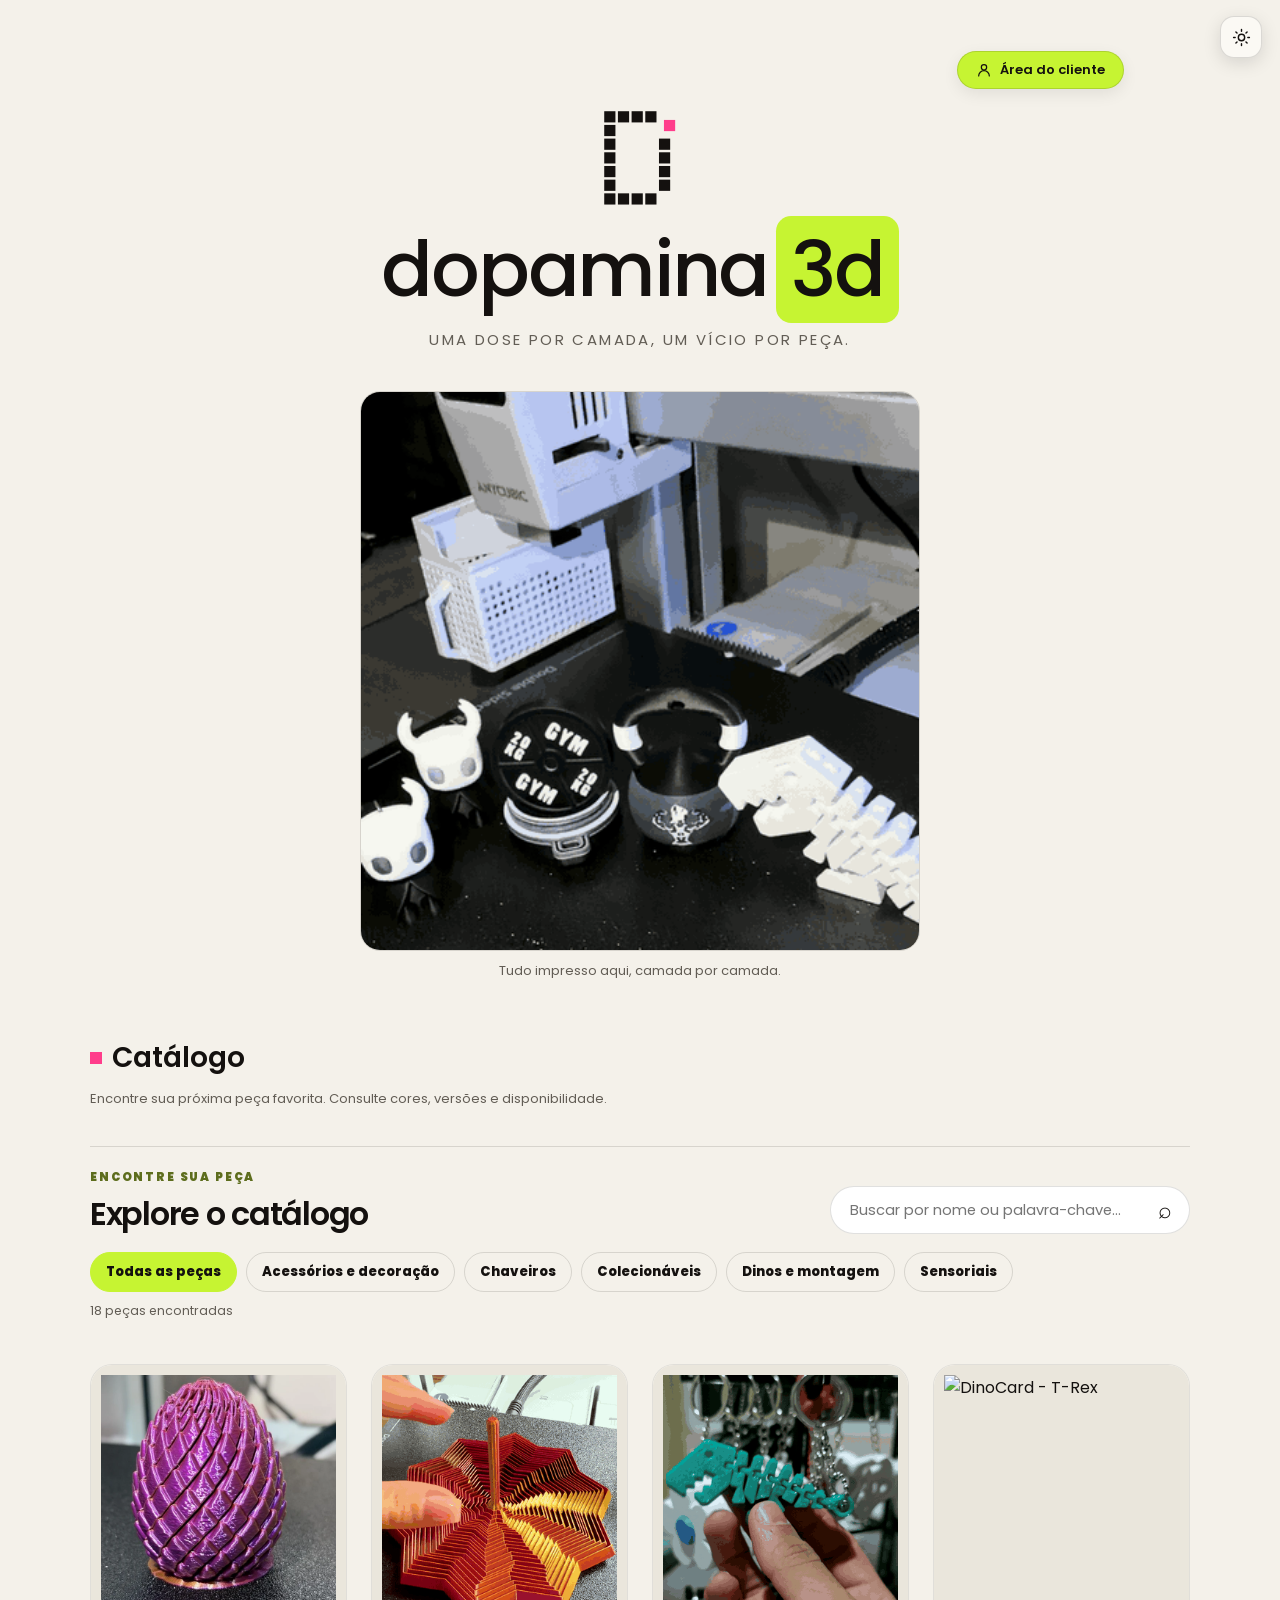
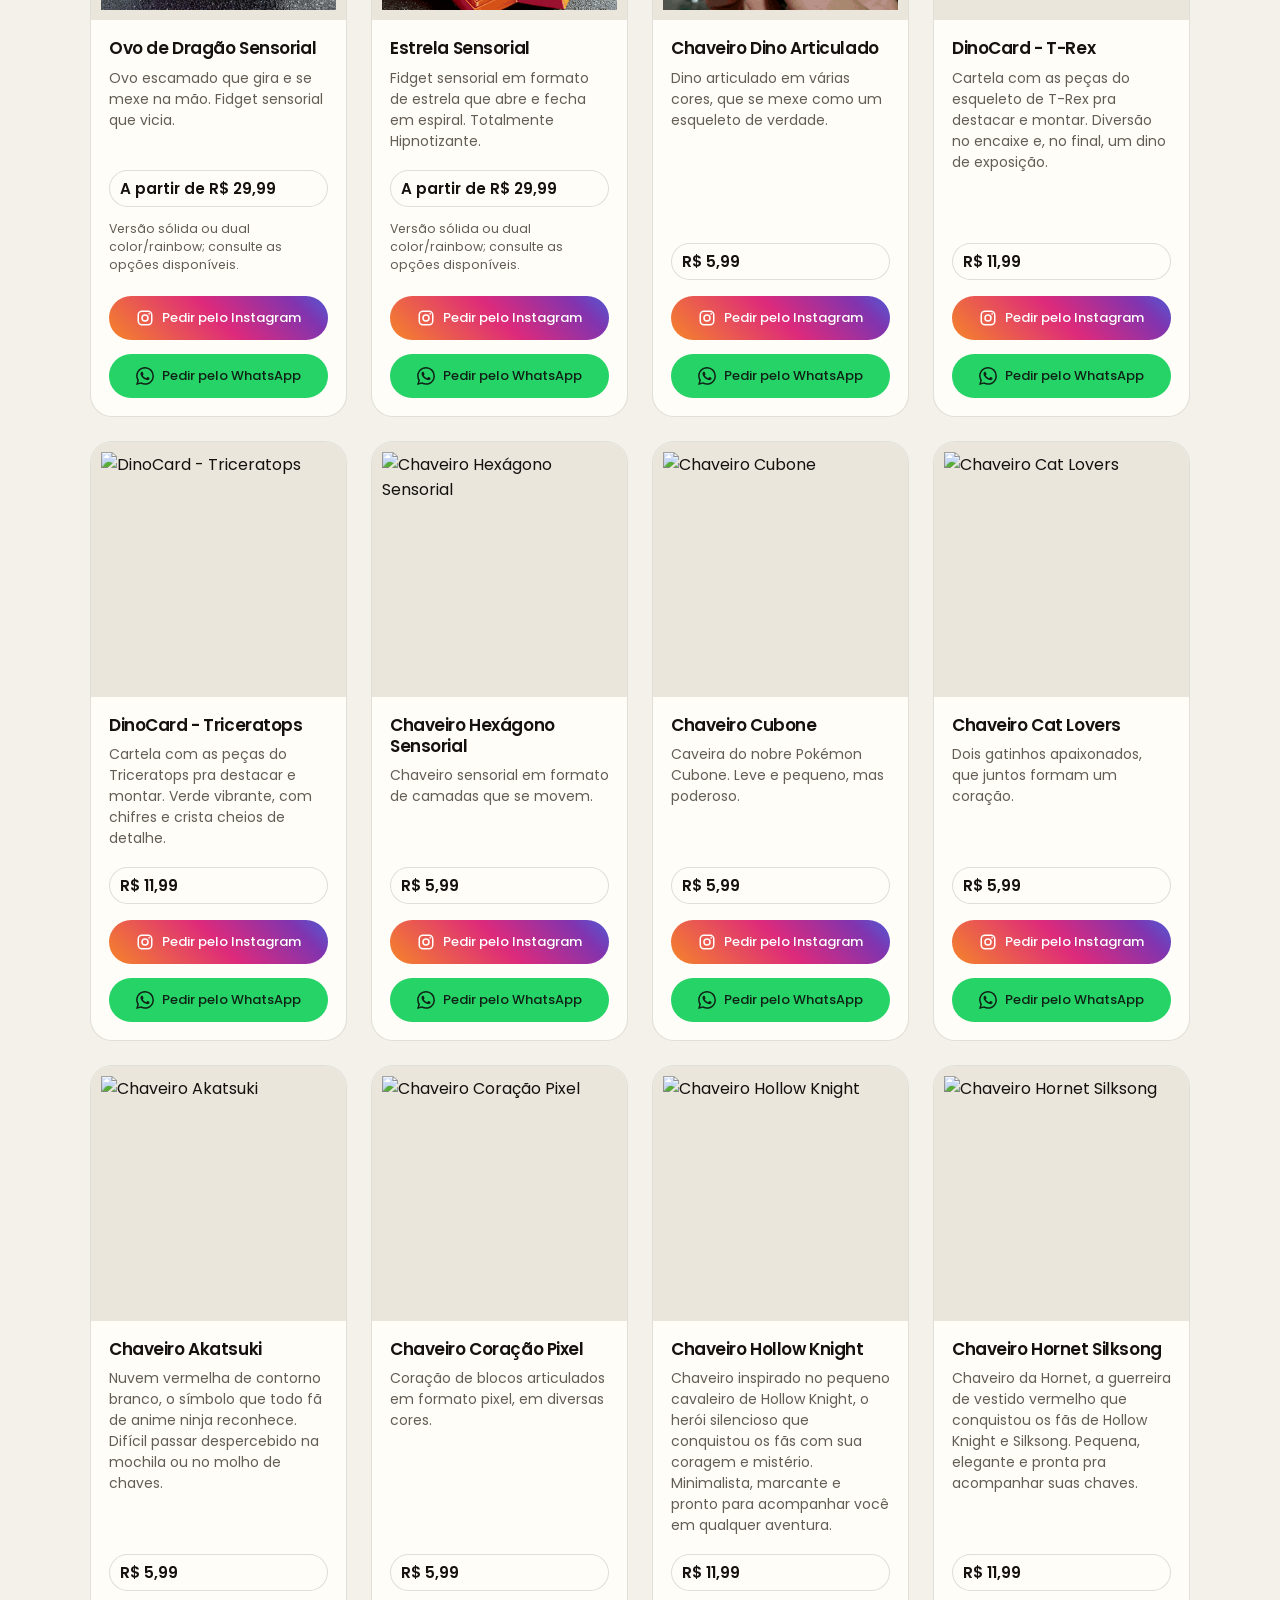
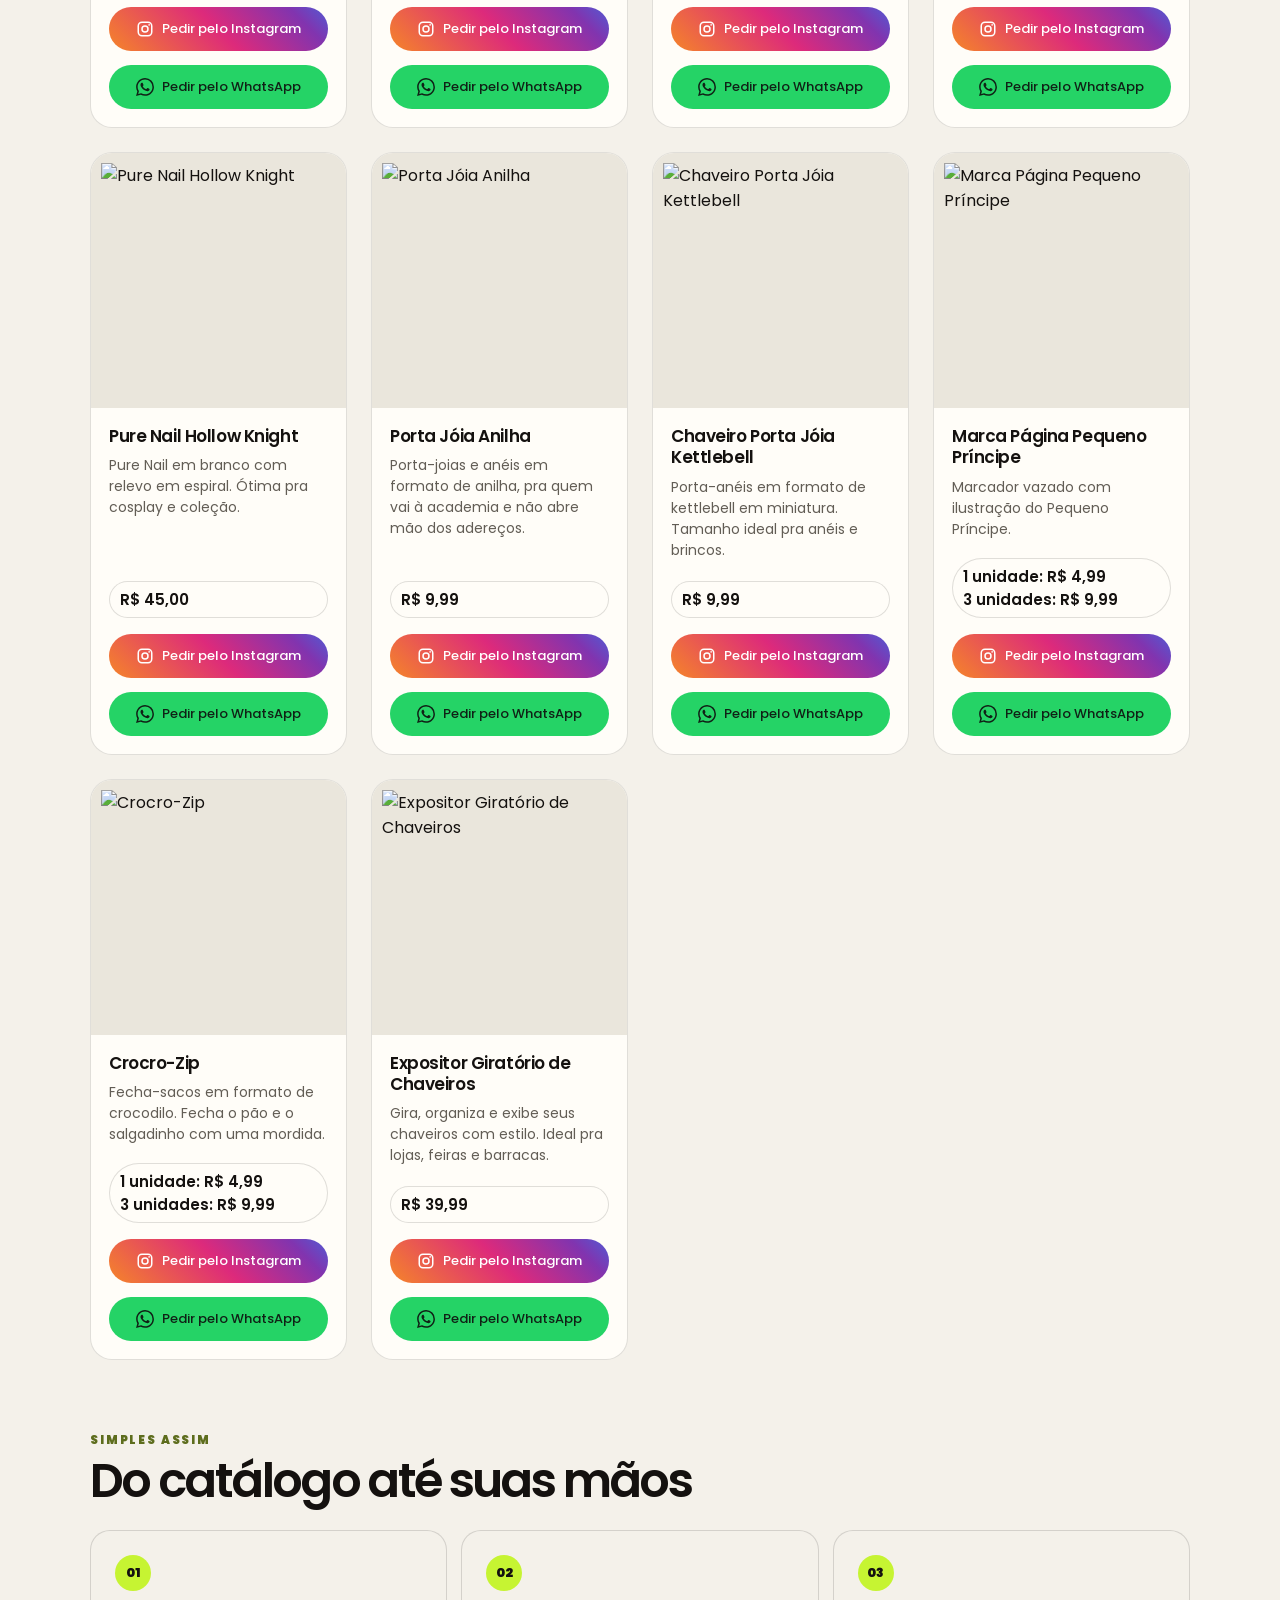
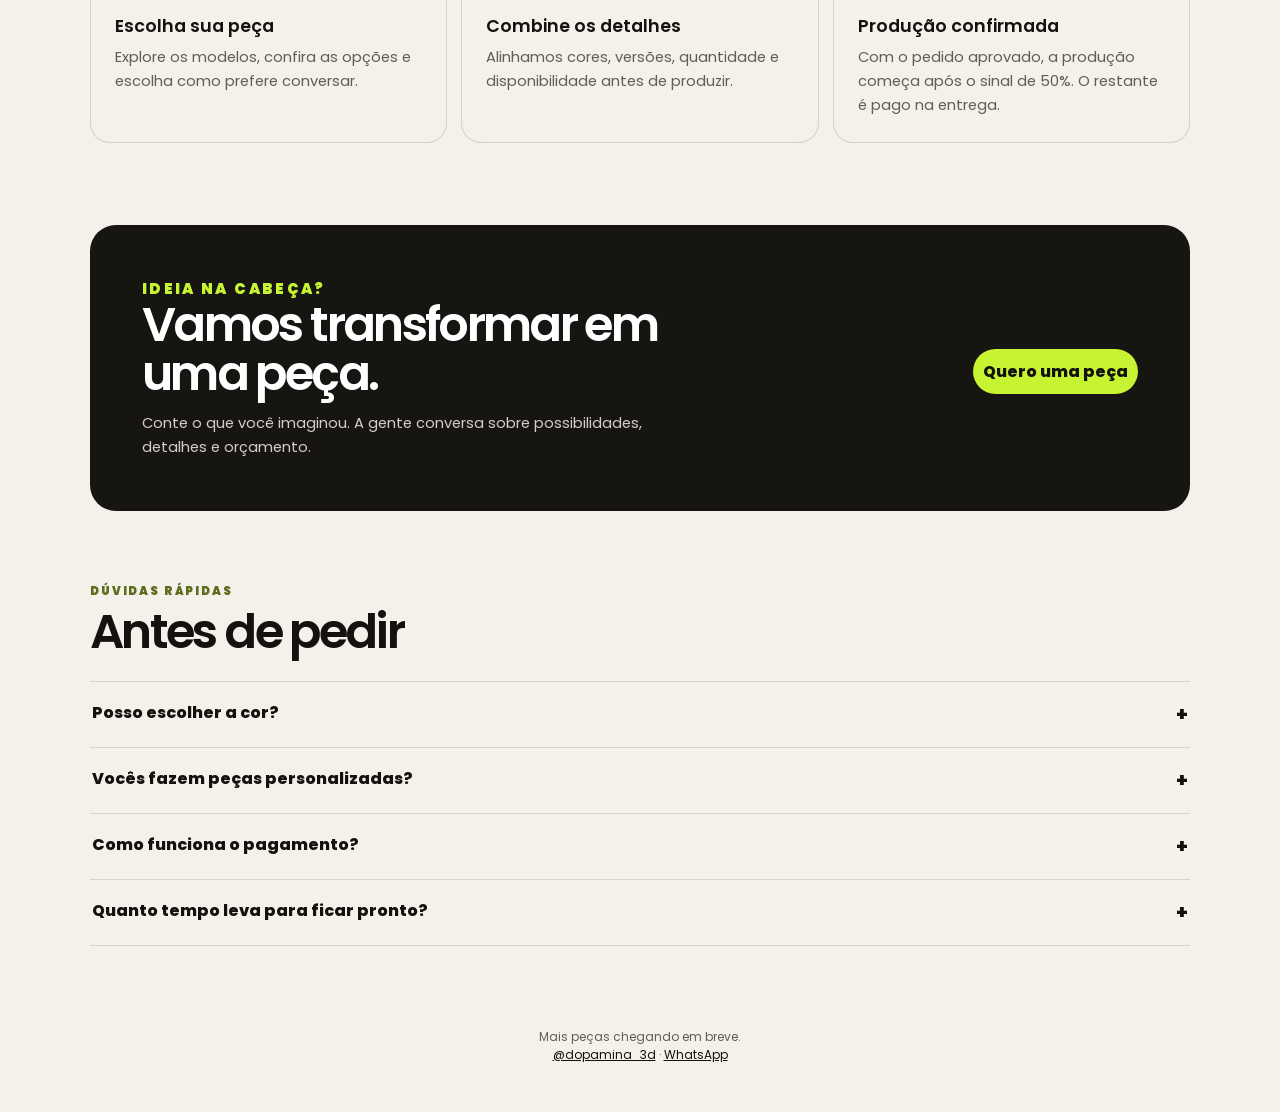
==== commit 99e49875: "Add files via upload" ====
--- a/index.html
+++ b/index.html
@@ -1,6 +1,6 @@
 <!DOCTYPE html>
 
-<html lang="pt-BR"><head><meta charset="utf-8"/><meta content="width=device-width, initial-scale=1, viewport-fit=cover" name="viewport"/><title>Dopamina 3D | Peças criativas em impressão 3D</title><meta content="Conheça o catálogo da Dopamina 3D: peças criativas, articuladas e personalizadas em impressão 3D. Faça seu pedido pelo WhatsApp." name="description"/><meta content="#14110f" name="theme-color"/><meta content="Dopamina 3D | Impressão 3D" property="og:title"/><meta content="Peças criativas, personalizadas e feitas em impressão 3D." property="og:description"/><meta content="website" property="og:type"/><meta content="index,follow" name="robots"/>
+<html lang="pt-BR"><head><meta charset="utf-8"/><meta content="width=device-width, initial-scale=1, viewport-fit=cover" name="viewport"/><title>Dopamina 3D | Peças criativas</title><meta content="Conheça o catálogo da Dopamina 3D: peças criativas, articuladas e personalizadas em impressão 3D. Faça seu pedido pelo WhatsApp." name="description"/><meta content="#14110f" name="theme-color"/><meta content="Dopamina 3D | Peças criativas" property="og:title"/><meta content="Peças criativas, personalizadas e feitas em impressão 3D." property="og:description"/><meta content="website" property="og:type"/><meta content="index,follow" name="robots"/>
 <link href="https://fonts.googleapis.com" rel="preconnect"/><link href="https://fonts.googleapis.com/css2?family=Poppins:wght@400;500;600&amp;display=swap" rel="stylesheet"/>
 <style>
 :root{--bg:#F4F1EA;--fg:#14110F;--mut:#5F5A52;--card:#FBF9F4;--line:rgba(20,17,15,.12);--lime:#C6F432;--pink:#FF3D8B;--min:150px;box-sizing:border-box;padding-top:env(safe-area-inset-top,0px);padding-bottom:env(safe-area-inset-bottom,0px)}
@@ -124,18 +124,35 @@
 .custom-banner .custom-cta{display:inline-flex;align-items:center;justify-content:center;cursor:pointer;font:inherit;font-weight:800;border:0}
 .custom-banner .custom-cta:hover{filter:brightness(.95)}
 </style><style id="how-section-cream-fix">
-/* Cards da seção "Do catálogo até suas mãos" — creme da identidade Dopamina 3D */
+/* Cards da seção "Do catálogo até suas mãos" — preserva o tema claro e respeita o tema escuro. */
 .how-section .how-grid article {
   background: #F4F1EA !important;
   color: #14110F !important;
   border: 1px solid rgba(20,17,15,.14);
 }
 .how-section .how-grid article h3,
-.how-section .how-grid article p,
-.how-section .how-grid article span { color: #14110F !important; }
+.how-section .how-grid article p { color: #14110F !important; }
 .how-section .how-grid article p { color: #625D55 !important; }
-.how-section .how-grid article > span { background: #C6F432 !important; }
-</style><meta name="color-scheme" content="light dark"><script>(function(){try{var v=localStorage.getItem('dopamina3d-theme');var d=window.matchMedia&&window.matchMedia('(prefers-color-scheme: dark)').matches;document.documentElement.setAttribute('data-theme',v==='light'||v==='dark'?v:(d?'dark':'light'));}catch(e){document.documentElement.setAttribute('data-theme','light');}})();</script><link rel="stylesheet" href="theme-global.css"><meta name="referrer" content="no-referrer"><link rel="manifest" href="/manifest.webmanifest">
+.how-section .how-grid article > span {
+  background: #C6F432 !important;
+  color: #14110F !important;
+}
+:root[data-theme="dark"] .how-section .how-grid article {
+  background: var(--theme-card) !important;
+  color: var(--theme-fg) !important;
+  border-color: var(--theme-border) !important;
+}
+:root[data-theme="dark"] .how-section .how-grid article h3 {
+  color: var(--theme-fg) !important;
+}
+:root[data-theme="dark"] .how-section .how-grid article p {
+  color: var(--theme-muted) !important;
+}
+:root[data-theme="dark"] .how-section .how-grid article > span {
+  background: #C6F432 !important;
+  color: #14110F !important;
+}
+</style><meta name="color-scheme" content="light dark"><script>(function(){try{var d=window.matchMedia&&window.matchMedia('(prefers-color-scheme: dark)').matches;document.documentElement.setAttribute('data-theme',d?'dark':'light');}catch(e){document.documentElement.setAttribute('data-theme','light');}})();</script><link rel="stylesheet" href="theme-global.css"><meta name="referrer" content="no-referrer"><link rel="manifest" href="/manifest.webmanifest">
 <meta name="apple-mobile-web-app-capable" content="yes"><meta name="apple-mobile-web-app-status-bar-style" content="black-translucent"><meta name="apple-mobile-web-app-title" content="Dopamina 3D"><link rel="apple-touch-icon" href="/assets/icon-192.png">
 <style id="catalog-v10-styles">.catalog-featured{display:inline-flex;align-items:center;width:max-content;margin:0 0 8px;padding:5px 9px;border-radius:999px;background:#c6f432;color:#171512;font-size:11px;font-weight:800;letter-spacing:.02em}.catalog-details{margin:8px 0;color:#777168;font-size:.92em;line-height:1.5}</style>
 </head><body><button type="button" class="theme-toggle-global" data-theme-toggle aria-label="Alternar tema" title="Alternar tema" aria-pressed="false"><svg class="sun" viewBox="0 0 24 24" fill="none" stroke="currentColor" stroke-width="1.8" stroke-linecap="round" aria-hidden="true"><circle cx="12" cy="12" r="4"></circle><path d="M12 2v2m0 16v2M4.93 4.93l1.42 1.42m11.3 11.3 1.42 1.42M2 12h2m16 0h2M4.93 19.07l1.42-1.42m11.3-11.3 1.42-1.42"></path></svg><svg class="moon" viewBox="0 0 24 24" fill="none" stroke="currentColor" stroke-width="1.8" stroke-linecap="round" stroke-linejoin="round" aria-hidden="true"><path d="M20.5 14.2A8.5 8.5 0 0 1 9.8 3.5 8.6 8.6 0 1 0 20.5 14.2Z"></path></svg></button><div class="w">
--- a/theme-global.css
+++ b/theme-global.css
@@ -5,12 +5,12 @@
 html,body{background:var(--theme-bg)!important;color:var(--theme-fg)}
 body{transition:background-color .18s ease,color .18s ease}
 :root[data-theme="dark"] body{color-scheme:dark}
-:root[data-theme="dark"] :is(.card,.login-card,.sc,.contact-choice-card,.how-grid article,.searchbox,.quick-action,.export-button,.production-lane,.production-card,.status-options,.hint,.empty-state,.lane-empty,.production-intro,.report-hero,.order-detail-row td,.pill){background-color:var(--theme-card)!important;color:var(--theme-fg)}
-:root[data-theme="dark"] :is(p,.muted,.eyebrow,.field label,.metric small,.metric em,.price-note,.result-count,.check,.footer,.who){color:var(--theme-muted)}
+:root[data-theme="dark"] :is(.card,.login-card,.sc,.contact-choice-card,.how-grid article,.searchbox,.quick-action,.export-button,.production-lane,.production-card,.status-options,.empty-state,.lane-empty,.production-intro,.report-hero,.order-detail-row td,.pill){background-color:var(--theme-card)!important;color:var(--theme-fg)}
+:root[data-theme="dark"] :is(p,.muted,.eyebrow,.field label,.metric small,.metric em,.price-note,.result-count,.check,.footer,.who,.hint){color:var(--theme-muted)}
 :root[data-theme="dark"] :is(input,select,textarea,.searchbox input){background-color:var(--theme-input)!important;color:var(--theme-fg)!important;border-color:var(--theme-border)!important}
 :root[data-theme="dark"] input::placeholder,:root[data-theme="dark"] textarea::placeholder{color:#9B948A}
 :root[data-theme="dark"] :is(.card,.login-card,.sc,.contact-choice-card,.quick-action,.export-button,.production-lane,.production-card,.status-options,.how-grid article){border-color:var(--theme-border)!important;box-shadow:var(--theme-shadow)}
-:root[data-theme="dark"] :is(.hint,.sc .sm,.empty-state,.lane-empty,.quick-action:hover,.export-button:hover){background:var(--theme-soft)!important;color:var(--theme-muted)}
+:root[data-theme="dark"] :is(.sc .sm,.empty-state,.lane-empty,.quick-action:hover,.export-button:hover){background:var(--theme-soft)!important;color:var(--theme-muted)}
 :root[data-theme="dark"] .pill{background:#302B24!important;color:#E8E1D7!important}
 :root[data-theme="dark"] .btn.secondary{background:transparent!important;color:var(--theme-fg)!important;border-color:var(--theme-border)!important}
 :root[data-theme="dark"] .btn.danger{background:#542A28!important;color:#FFD9D5!important}
@@ -32,7 +32,7 @@
 :root[data-theme="dark"] .how-grid article p{color:#C7BFB4!important}
 :root[data-theme="dark"] .searchbox{border-color:var(--theme-border)!important}
 :root[data-theme="dark"] .grid .card>img{background:#302B24!important}
-:root[data-theme="dark"] .side,:root[data-theme="dark"] .top{background:#0D0C0A!important}
+:root[data-theme="dark"] .side{background:#0D0C0A!important}
 :root[data-theme="dark"] .top{border-bottom-color:var(--theme-border)!important}
 :root[data-theme="dark"] .side-foot a,:root[data-theme="dark"] .side-foot button{border-color:#ffffff30}
 .theme-toggle-global{position:fixed;z-index:1500;top:16px;right:18px;width:42px;height:42px;display:inline-flex;align-items:center;justify-content:center;border:1px solid var(--theme-border);border-radius:14px;background:var(--theme-card);color:var(--theme-fg);box-shadow:0 5px 18px rgba(0,0,0,.12);cursor:pointer;transition:transform .18s,background .18s,border-color .18s}
